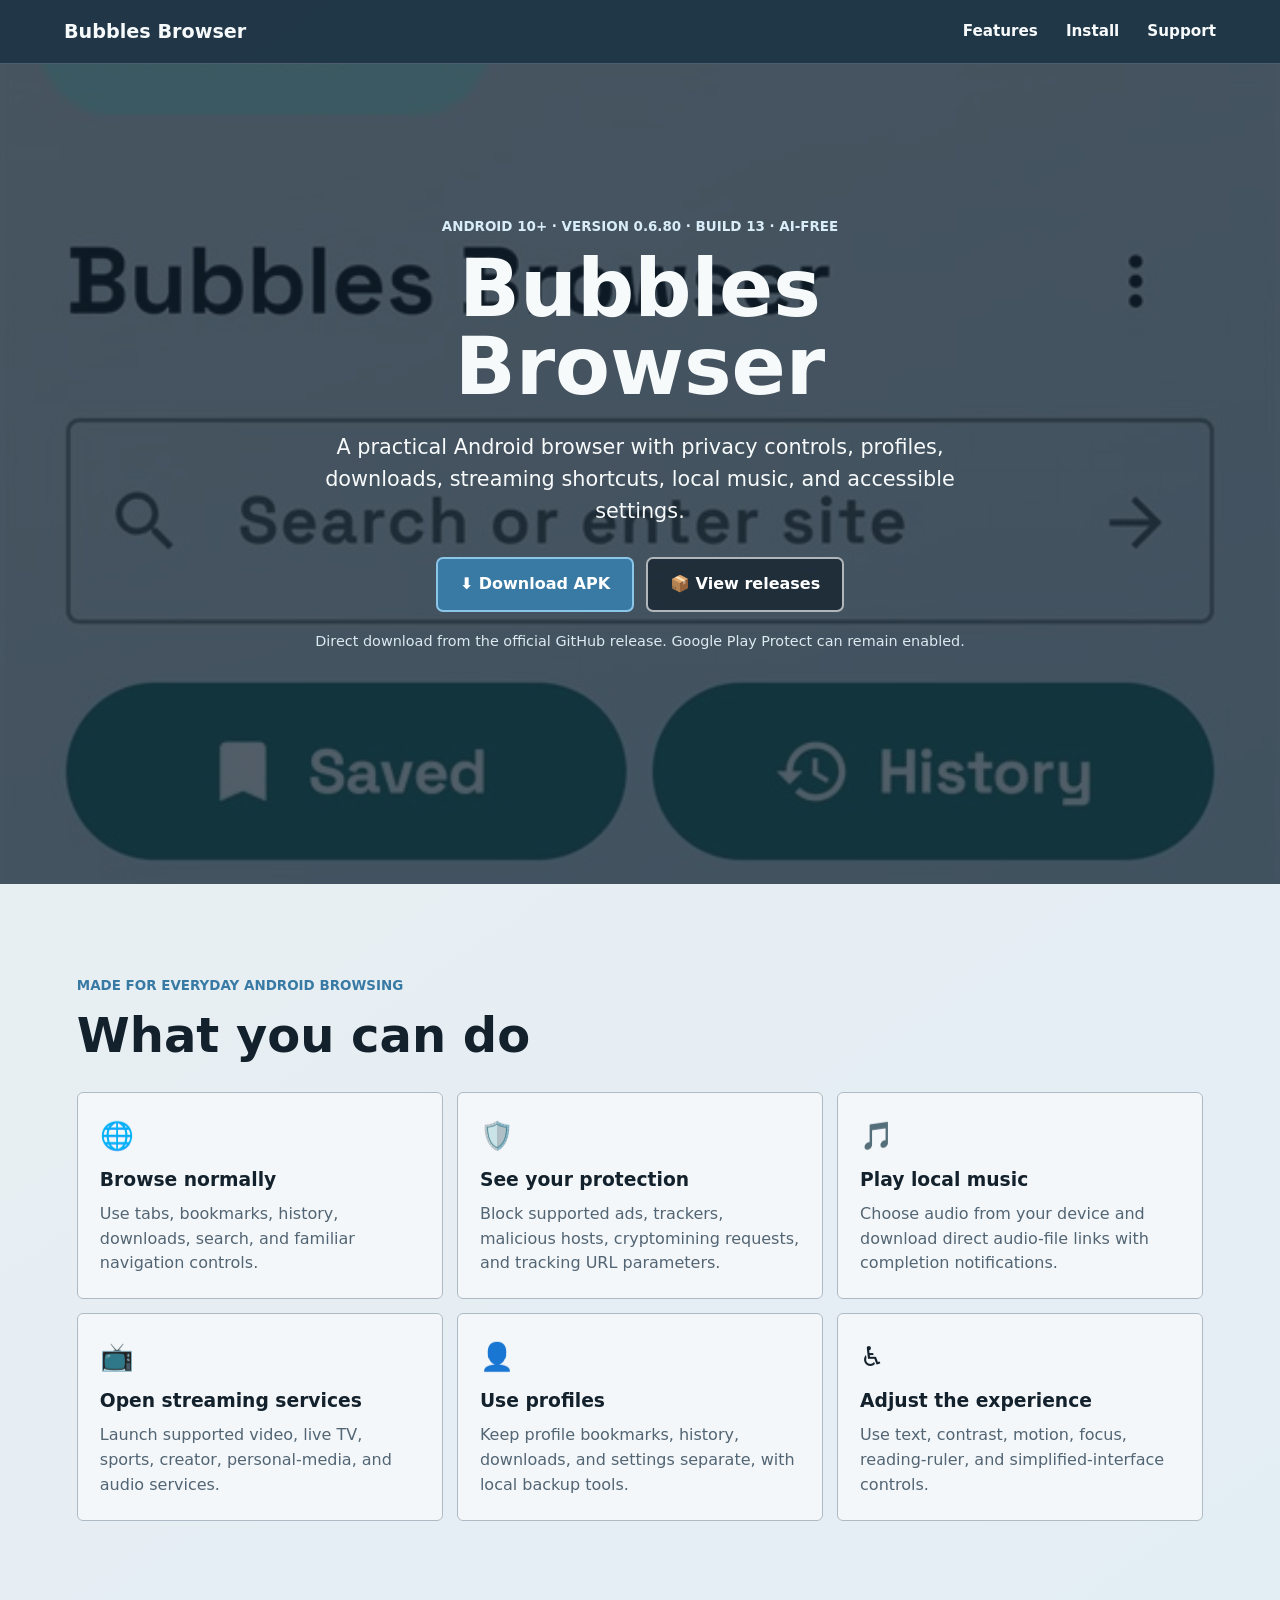
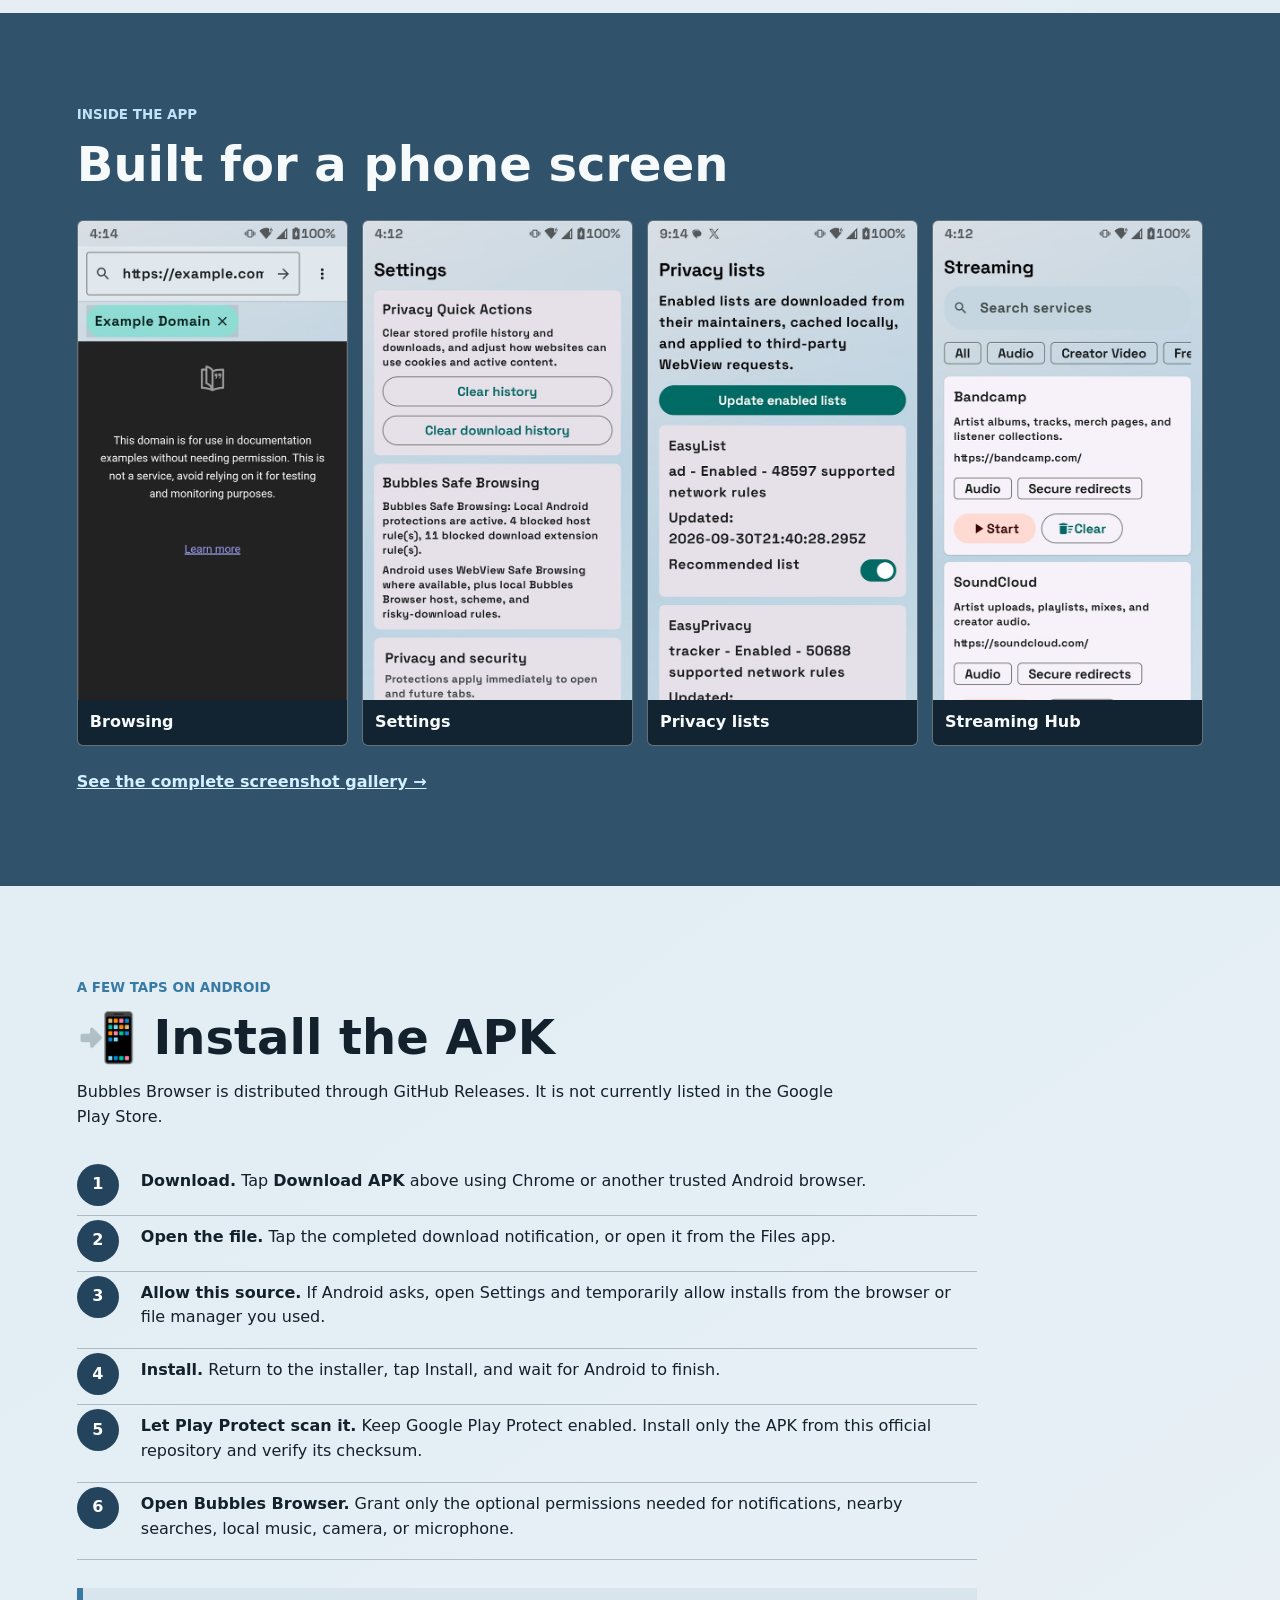
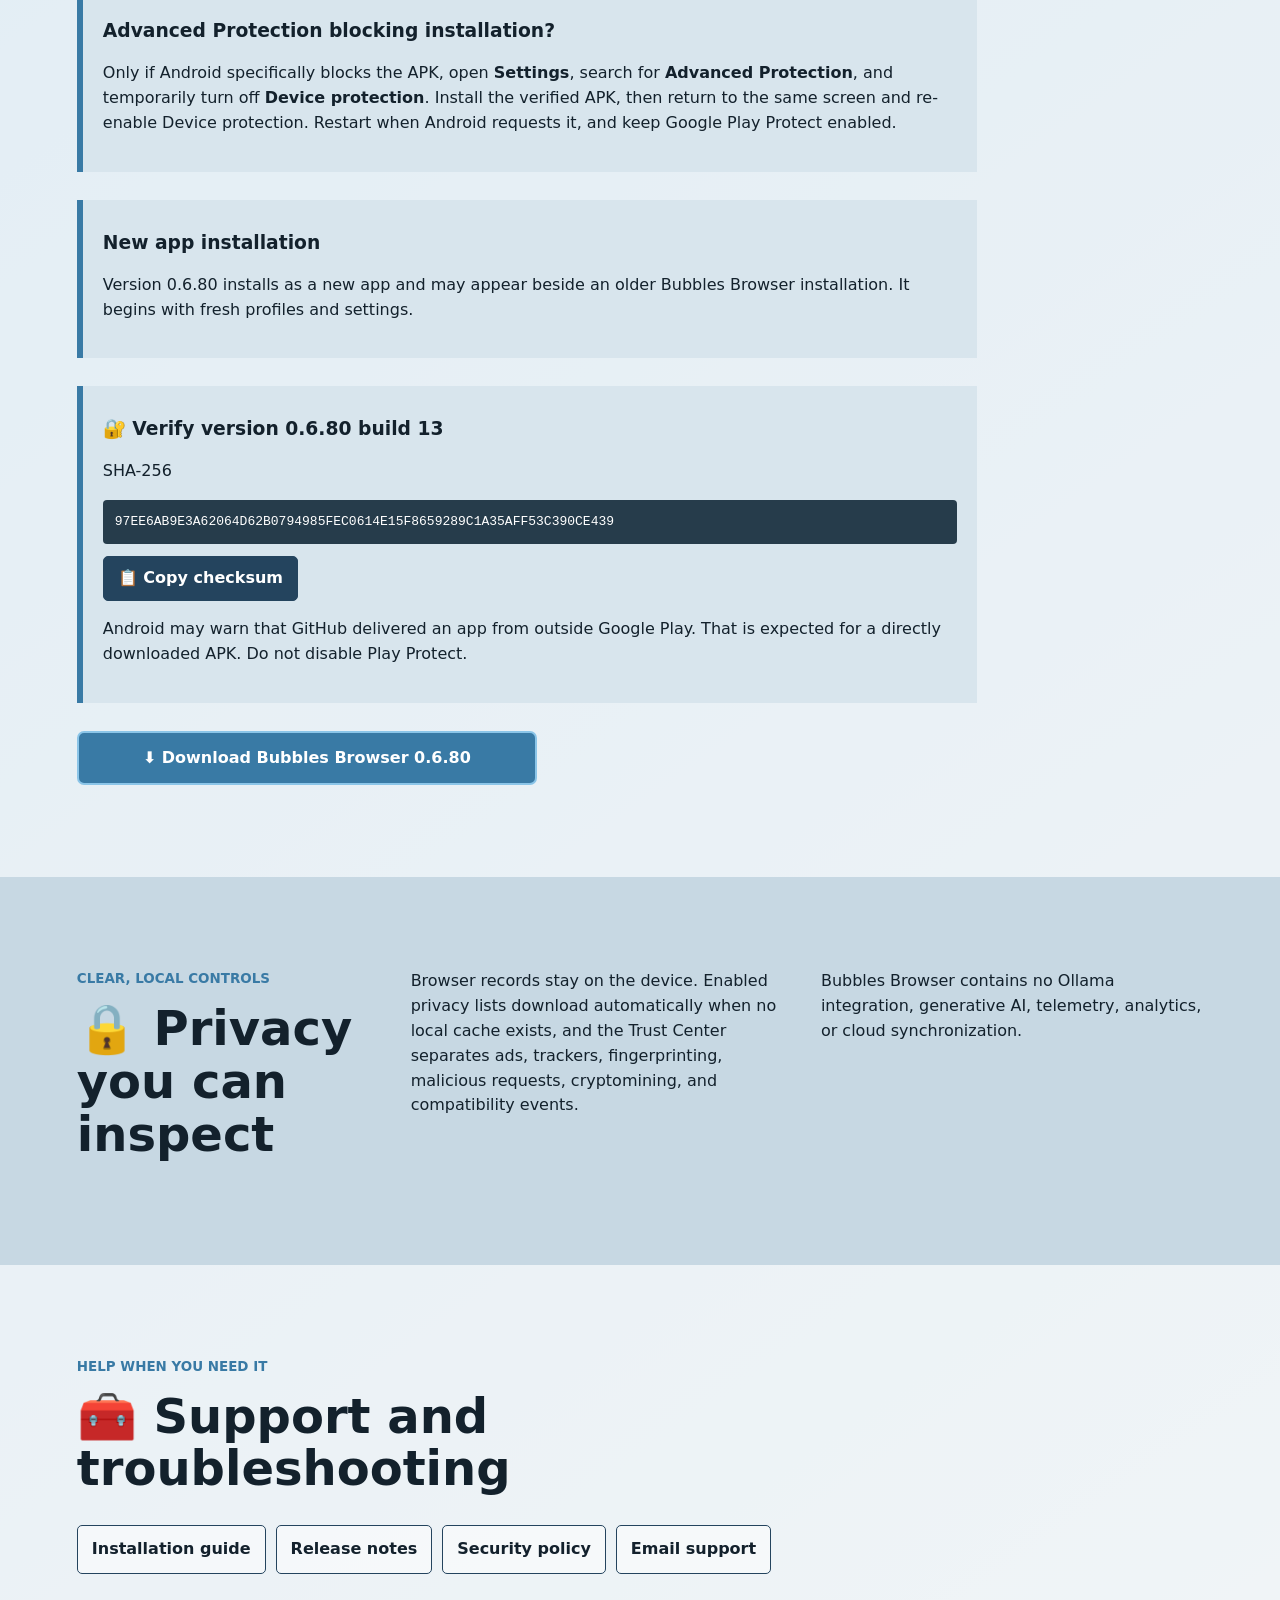
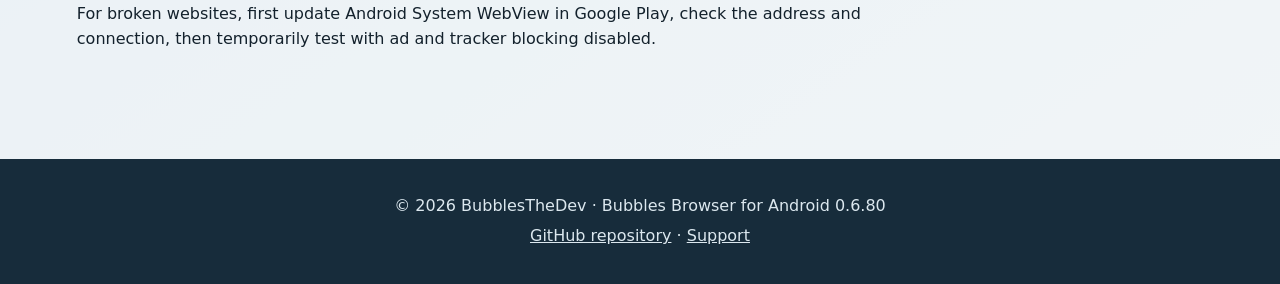
==== index.html @ b7525c0d "Publish Bubbles Browser Android 0.6.80" ====
<!doctype html>
<html lang="en">
<head>
  <meta charset="utf-8">
  <meta name="viewport" content="width=device-width, initial-scale=1">
  <meta name="theme-color" content="#304d66">
  <meta name="description" content="Download Bubbles Browser for Android, an AI-free browser with privacy controls, media tools, profiles, and accessible settings.">
  <title>Bubbles Browser for Android</title>
  <link rel="manifest" href="site.webmanifest">
  <link rel="stylesheet" href="site.css">
  <script src="site.js" defer></script>
</head>
<body>
  <header class="site-header">
    <a class="brand" href="#top" aria-label="Bubbles Browser home">Bubbles Browser</a>
    <nav aria-label="Main navigation">
      <a href="#features">Features</a>
      <a href="#install">Install</a>
      <a href="#support">Support</a>
    </nav>
  </header>

  <main id="top">
    <section class="hero" aria-labelledby="hero-title">
      <img src="docs/screenshots/01-home.jpg" alt="Bubbles Browser home screen on Android">
      <div class="hero-shade" aria-hidden="true"></div>
      <div class="hero-content">
        <p class="version">Android 10+ · Version 0.6.80 · Build 13 · AI-free</p>
        <h1 id="hero-title">Bubbles Browser</h1>
        <p>A practical Android browser with privacy controls, profiles, downloads, streaming shortcuts, local music, and accessible settings.</p>
        <div class="hero-actions">
          <a class="button primary" href="https://github.com/KernFerm/Bubbles-Browser-Android/releases/latest/download/Bubbles-Browser-Android-v0.6.80.apk">⬇️ Download APK</a>
          <a class="button secondary" href="https://github.com/KernFerm/Bubbles-Browser-Android/releases">📦 View releases</a>
        </div>
        <p class="hero-note">Direct download from the official GitHub release. Google Play Protect can remain enabled.</p>
      </div>
    </section>

    <section class="intro" id="features" aria-labelledby="features-title">
      <div class="section-heading">
        <p class="eyebrow">Made for everyday Android browsing</p>
        <h2 id="features-title">What you can do</h2>
      </div>
      <div class="feature-grid">
        <article><span aria-hidden="true">🌐</span><h3>Browse normally</h3><p>Use tabs, bookmarks, history, downloads, search, and familiar navigation controls.</p></article>
        <article><span aria-hidden="true">🛡️</span><h3>See your protection</h3><p>Block supported ads, trackers, malicious hosts, cryptomining requests, and tracking URL parameters.</p></article>
        <article><span aria-hidden="true">🎵</span><h3>Play local music</h3><p>Choose audio from your device and download direct audio-file links with completion notifications.</p></article>
        <article><span aria-hidden="true">📺</span><h3>Open streaming services</h3><p>Launch supported video, live TV, sports, creator, personal-media, and audio services.</p></article>
        <article><span aria-hidden="true">👤</span><h3>Use profiles</h3><p>Keep profile bookmarks, history, downloads, and settings separate, with local backup tools.</p></article>
        <article><span aria-hidden="true">♿</span><h3>Adjust the experience</h3><p>Use text, contrast, motion, focus, reading-ruler, and simplified-interface controls.</p></article>
      </div>
    </section>

    <section class="screens" aria-labelledby="screens-title">
      <div class="section-heading">
        <p class="eyebrow">Inside the app</p>
        <h2 id="screens-title">Built for a phone screen</h2>
      </div>
      <div class="screen-strip">
        <figure><img loading="lazy" src="docs/screenshots/02-browsing.jpg" alt="A website open in Bubbles Browser"><figcaption>Browsing</figcaption></figure>
        <figure><img loading="lazy" src="docs/screenshots/09-settings-overview.jpg" alt="Bubbles Browser settings"><figcaption>Settings</figcaption></figure>
        <figure><img loading="lazy" src="docs/screenshots/12-privacy-lists.jpg" alt="Privacy lists in Bubbles Browser"><figcaption>Privacy lists</figcaption></figure>
        <figure><img loading="lazy" src="docs/screenshots/19-streaming-hub.jpg" alt="Streaming Hub in Bubbles Browser"><figcaption>Streaming Hub</figcaption></figure>
      </div>
      <a class="text-link" href="screenshots/">See the complete screenshot gallery →</a>
    </section>

    <section class="install" id="install" aria-labelledby="install-title">
      <div class="section-heading">
        <p class="eyebrow">A few taps on Android</p>
        <h2 id="install-title">📲 Install the APK</h2>
        <p>Bubbles Browser is distributed through GitHub Releases. It is not currently listed in the Google Play Store.</p>
      </div>
      <ol class="steps">
        <li><strong>Download.</strong> Tap <b>Download APK</b> above using Chrome or another trusted Android browser.</li>
        <li><strong>Open the file.</strong> Tap the completed download notification, or open it from the Files app.</li>
        <li><strong>Allow this source.</strong> If Android asks, open Settings and temporarily allow installs from the browser or file manager you used.</li>
        <li><strong>Install.</strong> Return to the installer, tap Install, and wait for Android to finish.</li>
        <li><strong>Let Play Protect scan it.</strong> Keep Google Play Protect enabled. Install only the APK from this official repository and verify its checksum.</li>
        <li><strong>Open Bubbles Browser.</strong> Grant only the optional permissions needed for notifications, nearby searches, local music, camera, or microphone.</li>
      </ol>
      <aside class="notice">
        <h3>Advanced Protection blocking installation?</h3>
        <p>Only if Android specifically blocks the APK, open <strong>Settings</strong>, search for <strong>Advanced Protection</strong>, and temporarily turn off <strong>Device protection</strong>. Install the verified APK, then return to the same screen and re-enable Device protection. Restart when Android requests it, and keep Google Play Protect enabled.</p>
      </aside>
      <aside class="notice">
        <h3>New app installation</h3>
        <p>Version 0.6.80 installs as a new app and may appear beside an older Bubbles Browser installation. It begins with fresh profiles and settings.</p>
      </aside>
      <aside class="notice">
        <h3>🔐 Verify version 0.6.80 build 13</h3>
        <p>SHA-256</p>
        <code id="apk-checksum">97EE6AB9E3A62064D62B0794985FEC0614E15F8659289C1A35AFF53C390CE439</code>
        <button class="copy-button" type="button" data-copy-target="apk-checksum">📋 Copy checksum</button>
        <span class="copy-status" role="status" aria-live="polite"></span>
        <p>Android may warn that GitHub delivered an app from outside Google Play. That is expected for a directly downloaded APK. Do not disable Play Protect.</p>
      </aside>
      <a class="button primary standalone" href="https://github.com/KernFerm/Bubbles-Browser-Android/releases/latest/download/Bubbles-Browser-Android-v0.6.80.apk">⬇️ Download Bubbles Browser 0.6.80</a>
    </section>

    <section class="privacy" aria-labelledby="privacy-title">
      <div>
        <p class="eyebrow">Clear, local controls</p>
        <h2 id="privacy-title">🔒 Privacy you can inspect</h2>
      </div>
      <p>Browser records stay on the device. Enabled privacy lists download automatically when no local cache exists, and the Trust Center separates ads, trackers, fingerprinting, malicious requests, cryptomining, and compatibility events.</p>
      <p>Bubbles Browser contains no Ollama integration, generative AI, telemetry, analytics, or cloud synchronization.</p>
    </section>

    <section class="support" id="support" aria-labelledby="support-title">
      <div class="section-heading">
        <p class="eyebrow">Help when you need it</p>
        <h2 id="support-title">🧰 Support and troubleshooting</h2>
      </div>
      <div class="support-links">
        <a href="docs/INSTALLATION.md">Installation guide</a>
        <a href="docs/RELEASE.md">Release notes</a>
        <a href="docs/SECURITY.md">Security policy</a>
        <a href="mailto:support.bubblesthedev.webbrowser@gmail.com">Email support</a>
      </div>
      <p>For broken websites, first update Android System WebView in Google Play, check the address and connection, then temporarily test with ad and tracker blocking disabled.</p>
    </section>
  </main>

  <footer>
    <p>© <span id="current-year">2026</span> BubblesTheDev · Bubbles Browser for Android 0.6.80</p>
    <p><a href="https://github.com/KernFerm/Bubbles-Browser-Android">GitHub repository</a> · <a href="mailto:support.bubblesthedev.webbrowser@gmail.com">Support</a></p>
  </footer>
</body>
</html>
---- site.css ----
:root {
  color-scheme: light;
  --ink: #13212c;
  --muted: #526574;
  --navy: #24445e;
  --blue: #397aa5;
  --blue-soft: #b7d4e8;
  --gray: #d4dce2;
  --paper: #e8edf0;
  --line: #aebbc4;
  --white: #f7fafb;
}

* { box-sizing: border-box; }
html { scroll-behavior: smooth; }
body {
  margin: 0;
  overflow-x: hidden;
  color: var(--ink);
  background: linear-gradient(145deg, var(--gray), var(--blue-soft) 48%, var(--paper));
  font-family: "Trebuchet MS", "Arial Rounded MT Bold", system-ui, sans-serif;
  line-height: 1.55;
}
a { color: inherit; }
img { display: block; max-width: 100%; }
.site-header {
  position: sticky;
  top: 0;
  z-index: 10;
  min-height: 64px;
  padding: 12px clamp(18px, 5vw, 72px);
  display: flex;
  align-items: center;
  justify-content: space-between;
  gap: 24px;
  color: var(--white);
  background: rgba(25, 48, 65, .96);
  border-bottom: 1px solid rgba(255, 255, 255, .2);
}
.brand { font-size: 1.2rem; font-weight: 800; text-decoration: none; }
nav { display: flex; gap: clamp(12px, 3vw, 28px); }
nav a { font-size: .95rem; font-weight: 700; text-decoration: none; }
.hero {
  position: relative;
  min-height: min(820px, calc(100vh - 64px));
  overflow: hidden;
  color: var(--white);
  background: #20384a;
}
.hero > img { position: absolute; inset: 0; width: 100%; height: 100%; object-fit: cover; object-position: center 12%; filter: saturate(.8); }
.hero-shade { position: absolute; inset: 0; background: rgba(18, 35, 48, .73); }
.hero-content { position: relative; width: min(760px, calc(100% - 36px)); padding: clamp(92px, 17vh, 170px) 0 72px; margin: 0 auto; overflow-wrap: anywhere; text-align: center; }
.version, .eyebrow { margin: 0 0 12px; color: #d9edf9; font-weight: 800; text-transform: uppercase; font-size: .84rem; }
h1 { margin: 0; font-size: 5rem; line-height: .98; }
.hero-content > p:not(.version):not(.hero-note) { max-width: 680px; margin: 24px auto; font-size: 1.3rem; }
.hero-actions { display: flex; justify-content: center; flex-wrap: wrap; gap: 12px; margin-top: 30px; }
.button { min-height: 52px; padding: 13px 22px; display: inline-flex; align-items: center; justify-content: center; border: 2px solid transparent; border-radius: 7px; font-weight: 800; text-decoration: none; }
.button.primary { color: #fff; background: var(--blue); border-color: #8bc5e8; }
.button.secondary { color: #fff; background: rgba(19, 33, 44, .72); border-color: rgba(255, 255, 255, .65); }
.button:focus-visible, a:focus-visible { outline: 4px solid #ffd56a; outline-offset: 3px; }
.hero-note { margin-top: 18px; font-size: .9rem; color: #dce9f1; }
section:not(.hero) { padding: clamp(54px, 8vw, 92px) clamp(18px, 6vw, 88px); }
.section-heading { max-width: 760px; margin-bottom: 30px; }
.section-heading .eyebrow, .privacy .eyebrow { color: var(--blue); }
h2 { margin: 0 0 12px; font-size: 3rem; line-height: 1.1; }
h3 { margin: 8px 0; }
.intro, .install, .support { background: rgba(247, 250, 251, .68); }
.feature-grid { display: grid; grid-template-columns: repeat(3, minmax(0, 1fr)); gap: 14px; }
.feature-grid article { padding: 22px; background: rgba(247, 250, 251, .85); border: 1px solid var(--line); border-radius: 6px; }
.feature-grid span { font-size: 1.7rem; }
.feature-grid p { margin: 0; color: var(--muted); }
.screens { background: rgba(38, 73, 98, .93); color: var(--white); }
.screens .eyebrow { color: #bfe4f8; }
.screen-strip { display: grid; grid-template-columns: repeat(4, minmax(0, 1fr)); gap: 14px; }
figure { margin: 0; overflow: hidden; background: #122431; border: 1px solid rgba(255, 255, 255, .35); border-radius: 6px; }
figure img { width: 100%; aspect-ratio: 9 / 16; object-fit: cover; object-position: top; }
figcaption { padding: 10px 12px; font-weight: 800; }
.text-link { display: inline-block; margin-top: 24px; color: #d4efff; font-weight: 800; }
.steps { max-width: 900px; padding: 0; list-style: none; counter-reset: steps; }
.steps li { position: relative; min-height: 56px; padding: 9px 0 18px 64px; border-bottom: 1px solid var(--line); counter-increment: steps; }
.steps li::before { content: counter(steps); position: absolute; left: 0; top: 4px; width: 42px; height: 42px; display: grid; place-items: center; color: #fff; background: var(--navy); border-radius: 50%; font-weight: 900; }
.notice { max-width: 900px; margin: 28px 0; padding: 20px; border-left: 6px solid var(--blue); background: #d8e5ed; }
.notice code { display: block; padding: 12px; overflow-wrap: anywhere; background: #263c4b; color: #fff; border-radius: 4px; }
.copy-button { margin-top: 12px; min-height: 44px; padding: 9px 14px; color: #fff; background: var(--navy); border: 1px solid var(--navy); border-radius: 5px; font: inherit; font-weight: 800; cursor: pointer; }
.copy-status { display: inline-block; min-height: 24px; margin-left: 10px; color: var(--navy); font-weight: 800; }
.standalone { width: min(100%, 460px); }
.privacy { display: grid; grid-template-columns: .8fr 1fr 1fr; gap: 28px; align-items: start; background: #c7d8e3; }
.privacy p { margin-top: 0; }
.support-links { display: flex; flex-wrap: wrap; gap: 10px; }
.support-links a { padding: 11px 14px; border: 1px solid var(--navy); border-radius: 5px; font-weight: 800; text-decoration: none; background: rgba(255, 255, 255, .5); }
.support > p { max-width: 880px; margin-top: 28px; }
footer { padding: 30px 18px; text-align: center; color: #dce8ef; background: #172c3b; }
footer p { margin: 5px; }
.error-page { min-height: 100vh; padding: 15vh 20px; text-align: center; background: #d7e3ea; }
.error-page h1 { font-size: 3rem; }
.error-page p { max-width: 620px; margin: 20px auto; }
.gallery-page { min-height: 100vh; background: var(--paper); }
.gallery-intro { max-width: 820px; margin: 0 auto; text-align: center; }
.gallery-intro h1 { font-size: 4rem; }
.gallery-intro p { color: var(--muted); font-size: 1.08rem; }
.gallery-actions { display: flex; justify-content: center; flex-wrap: wrap; gap: 12px; margin-top: 24px; }
.gallery-section { max-width: 1240px; margin: 0 auto; }
.gallery-section h2 { font-size: 2rem; }
.gallery-grid { display: grid; grid-template-columns: repeat(4, minmax(0, 1fr)); gap: 18px; }
.gallery-grid figure { background: var(--white); border-color: var(--line); color: var(--ink); box-shadow: 0 8px 24px rgba(19, 33, 44, .1); }
.gallery-grid figure img { aspect-ratio: 9 / 16; object-fit: cover; object-position: top; }
.gallery-grid figcaption { color: var(--ink); text-align: center; }

@media (max-width: 820px) {
  h1 { font-size: 3.4rem; }
  h2 { font-size: 2.4rem; }
  .feature-grid { grid-template-columns: repeat(2, minmax(0, 1fr)); }
  .screen-strip { grid-template-columns: repeat(2, minmax(0, 1fr)); }
  .privacy { grid-template-columns: 1fr; gap: 10px; }
  .gallery-grid { grid-template-columns: repeat(3, minmax(0, 1fr)); }
}

@media (max-width: 560px) {
  .site-header { align-items: flex-start; flex-direction: column; gap: 6px; }
  nav { width: 100%; justify-content: flex-start; flex-wrap: wrap; }
  .hero { min-height: calc(100vh - 92px); }
  .hero-content { padding-top: 88px; }
  h1 { font-size: 2.35rem; }
  h2 { font-size: 2rem; }
  .hero-content > p:not(.version):not(.hero-note) { font-size: 1rem; }
  .hero-actions, .hero-actions .button { width: 100%; }
  .feature-grid { grid-template-columns: 1fr; }
  .screen-strip { grid-template-columns: repeat(2, minmax(0, 1fr)); }
  .gallery-intro h1 { max-width: 100%; overflow-wrap: anywhere; }
  .gallery-intro p { overflow-wrap: anywhere; }
  .gallery-intro, .gallery-section { width: min(100%, 390px); }
  .gallery-intro h1 { font-size: 2.2rem; }
  .gallery-actions, .gallery-actions .button { width: 100%; }
  .gallery-grid { grid-template-columns: 1fr; }
  section:not(.hero) { padding-left: 18px; padding-right: 18px; }
}

@media (prefers-reduced-motion: reduce) { html { scroll-behavior: auto; } }
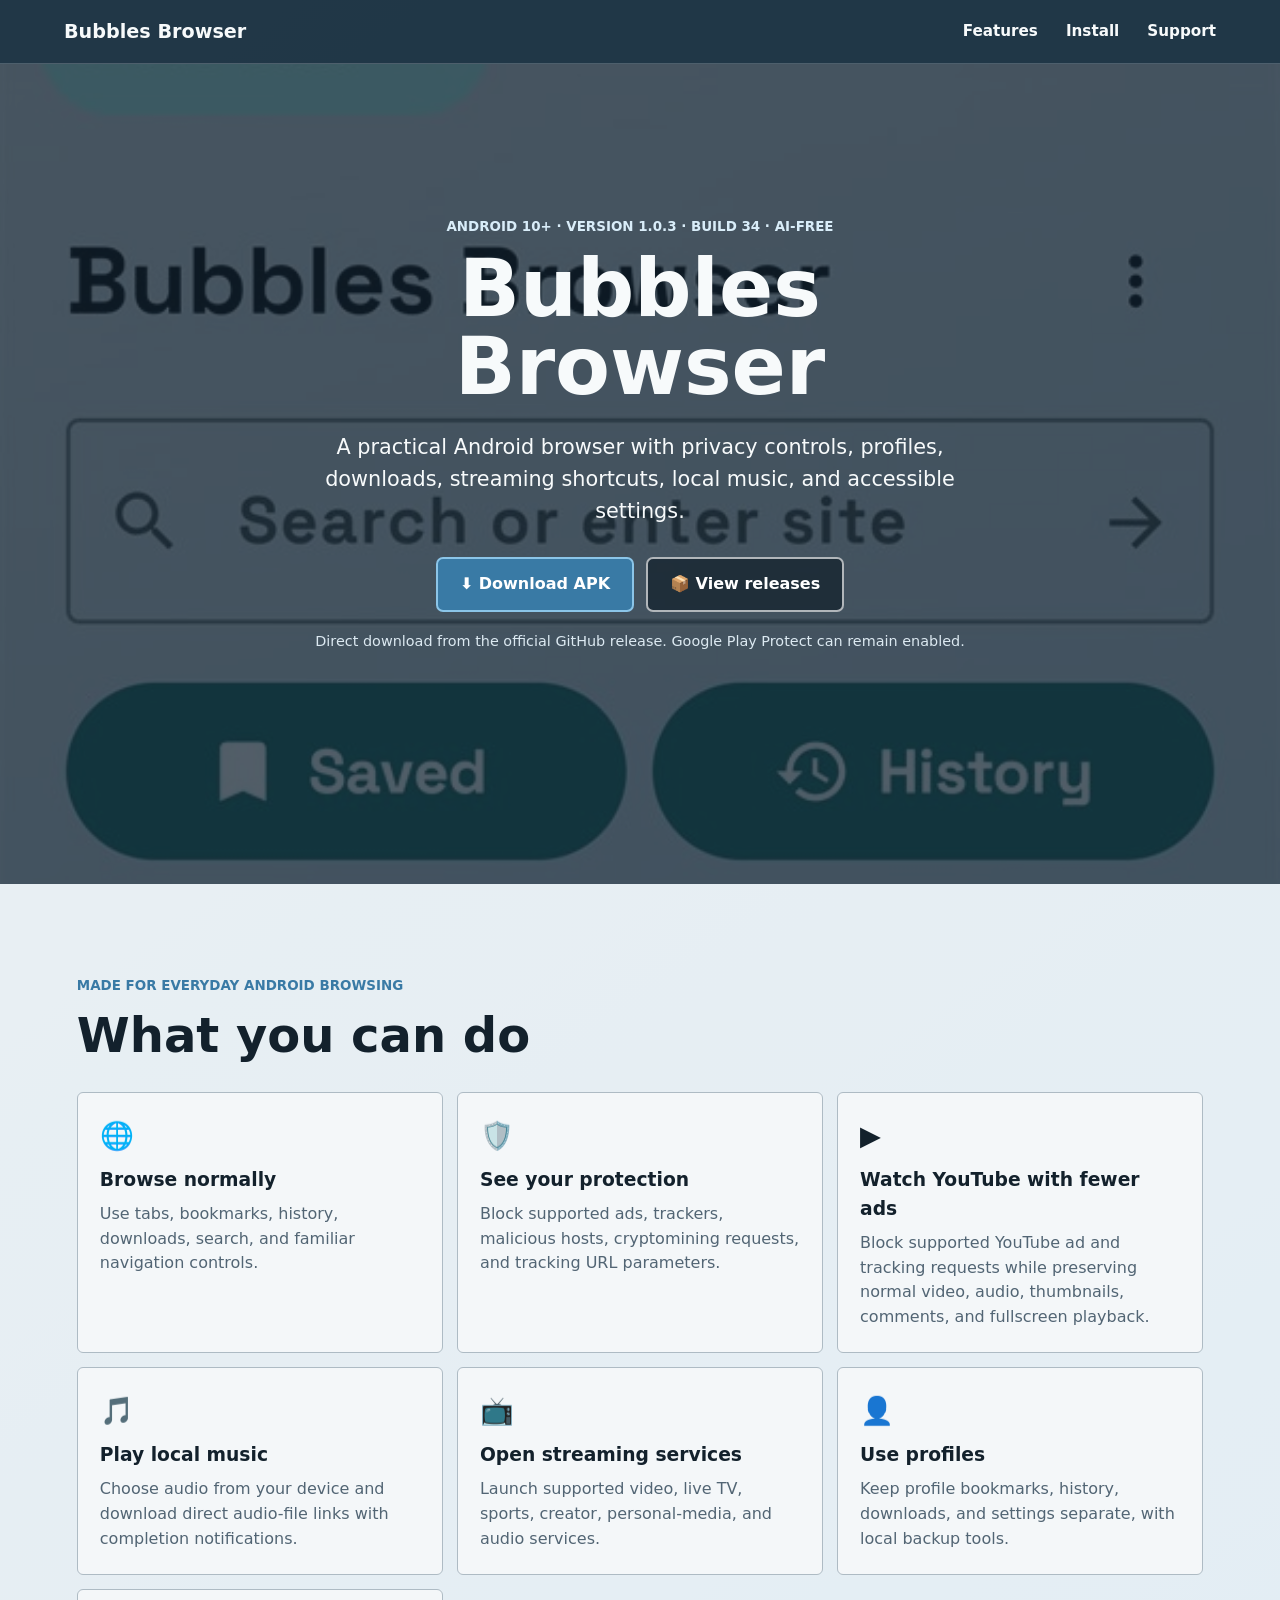
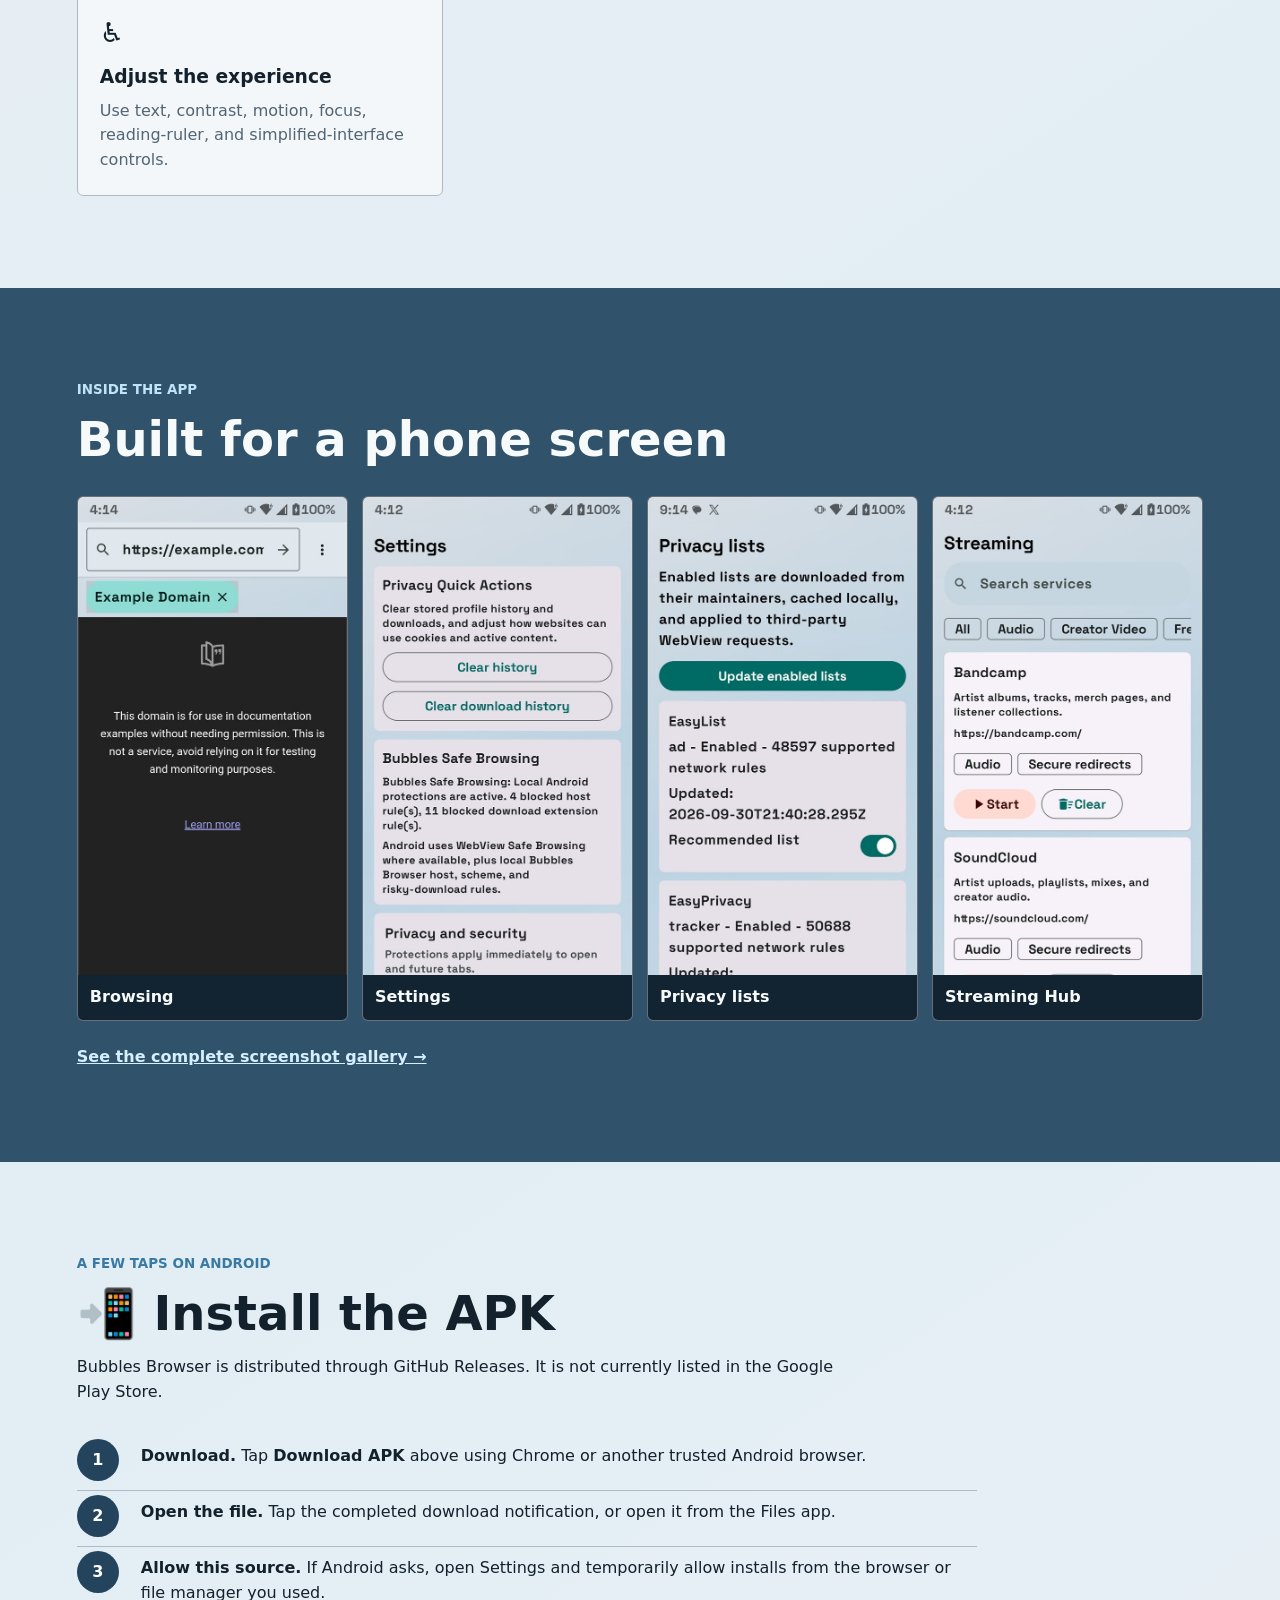
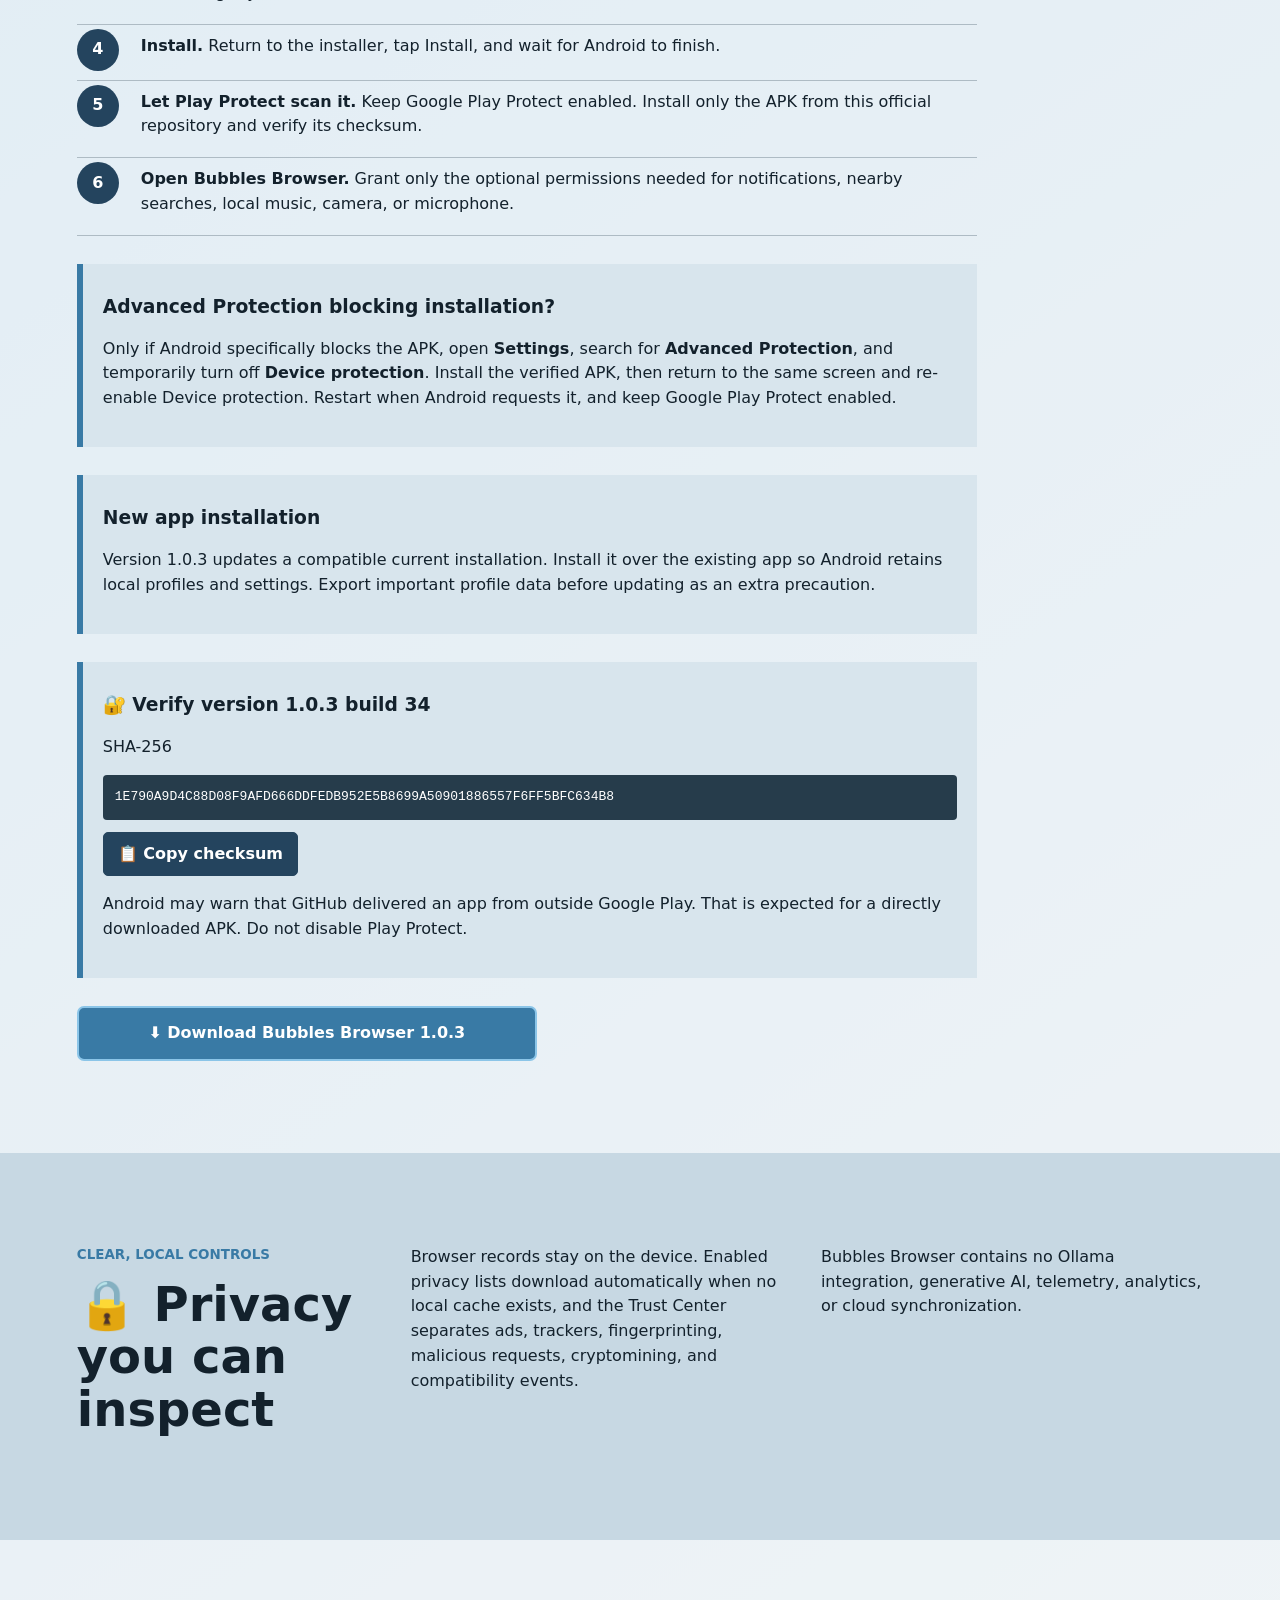
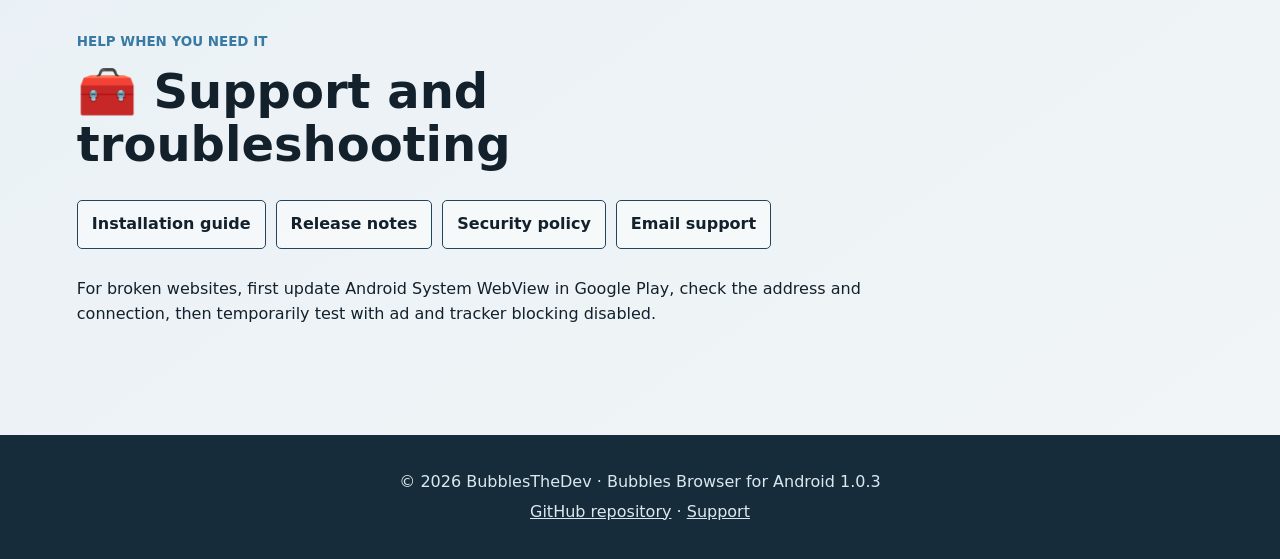
==== commit b0009236: "Publish Bubbles Browser Android 1.0.3 Build 34" ====
--- a/index.html
+++ b/index.html
@@ -25,11 +25,11 @@
       <img src="docs/screenshots/01-home.jpg" alt="Bubbles Browser home screen on Android">
       <div class="hero-shade" aria-hidden="true"></div>
       <div class="hero-content">
-        <p class="version">Android 10+ · Version 0.6.80 · Build 13 · AI-free</p>
+        <p class="version">Android 10+ · Version 1.0.3 · Build 34 · AI-free</p>
         <h1 id="hero-title">Bubbles Browser</h1>
         <p>A practical Android browser with privacy controls, profiles, downloads, streaming shortcuts, local music, and accessible settings.</p>
         <div class="hero-actions">
-          <a class="button primary" href="https://github.com/KernFerm/Bubbles-Browser-Android/releases/latest/download/Bubbles-Browser-Android-v0.6.80.apk">⬇️ Download APK</a>
+          <a class="button primary" href="https://github.com/KernFerm/Bubbles-Browser-Android/releases/latest/download/Bubbles-Browser-Android-v1.0.3.apk">⬇️ Download APK</a>
           <a class="button secondary" href="https://github.com/KernFerm/Bubbles-Browser-Android/releases">📦 View releases</a>
         </div>
         <p class="hero-note">Direct download from the official GitHub release. Google Play Protect can remain enabled.</p>
@@ -44,6 +44,7 @@
       <div class="feature-grid">
         <article><span aria-hidden="true">🌐</span><h3>Browse normally</h3><p>Use tabs, bookmarks, history, downloads, search, and familiar navigation controls.</p></article>
         <article><span aria-hidden="true">🛡️</span><h3>See your protection</h3><p>Block supported ads, trackers, malicious hosts, cryptomining requests, and tracking URL parameters.</p></article>
+        <article><span aria-hidden="true">▶️</span><h3>Watch YouTube with fewer ads</h3><p>Block supported YouTube ad and tracking requests while preserving normal video, audio, thumbnails, comments, and fullscreen playback.</p></article>
         <article><span aria-hidden="true">🎵</span><h3>Play local music</h3><p>Choose audio from your device and download direct audio-file links with completion notifications.</p></article>
         <article><span aria-hidden="true">📺</span><h3>Open streaming services</h3><p>Launch supported video, live TV, sports, creator, personal-media, and audio services.</p></article>
         <article><span aria-hidden="true">👤</span><h3>Use profiles</h3><p>Keep profile bookmarks, history, downloads, and settings separate, with local backup tools.</p></article>
@@ -85,17 +86,17 @@
       </aside>
       <aside class="notice">
         <h3>New app installation</h3>
-        <p>Version 0.6.80 installs as a new app and may appear beside an older Bubbles Browser installation. It begins with fresh profiles and settings.</p>
+        <p>Version 1.0.3 updates a compatible current installation. Install it over the existing app so Android retains local profiles and settings. Export important profile data before updating as an extra precaution.</p>
       </aside>
       <aside class="notice">
-        <h3>🔐 Verify version 0.6.80 build 13</h3>
+        <h3>🔐 Verify version 1.0.3 build 34</h3>
         <p>SHA-256</p>
-        <code id="apk-checksum">97EE6AB9E3A62064D62B0794985FEC0614E15F8659289C1A35AFF53C390CE439</code>
+        <code id="apk-checksum">1E790A9D4C88D08F9AFD666DDFEDB952E5B8699A50901886557F6FF5BFC634B8</code>
         <button class="copy-button" type="button" data-copy-target="apk-checksum">📋 Copy checksum</button>
         <span class="copy-status" role="status" aria-live="polite"></span>
         <p>Android may warn that GitHub delivered an app from outside Google Play. That is expected for a directly downloaded APK. Do not disable Play Protect.</p>
       </aside>
-      <a class="button primary standalone" href="https://github.com/KernFerm/Bubbles-Browser-Android/releases/latest/download/Bubbles-Browser-Android-v0.6.80.apk">⬇️ Download Bubbles Browser 0.6.80</a>
+      <a class="button primary standalone" href="https://github.com/KernFerm/Bubbles-Browser-Android/releases/latest/download/Bubbles-Browser-Android-v1.0.3.apk">⬇️ Download Bubbles Browser 1.0.3</a>
     </section>
 
     <section class="privacy" aria-labelledby="privacy-title">
@@ -123,7 +124,7 @@
   </main>
 
   <footer>
-    <p>© <span id="current-year">2026</span> BubblesTheDev · Bubbles Browser for Android 0.6.80</p>
+    <p>© <span id="current-year">2026</span> BubblesTheDev · Bubbles Browser for Android 1.0.3</p>
     <p><a href="https://github.com/KernFerm/Bubbles-Browser-Android">GitHub repository</a> · <a href="mailto:support.bubblesthedev.webbrowser@gmail.com">Support</a></p>
   </footer>
 </body>
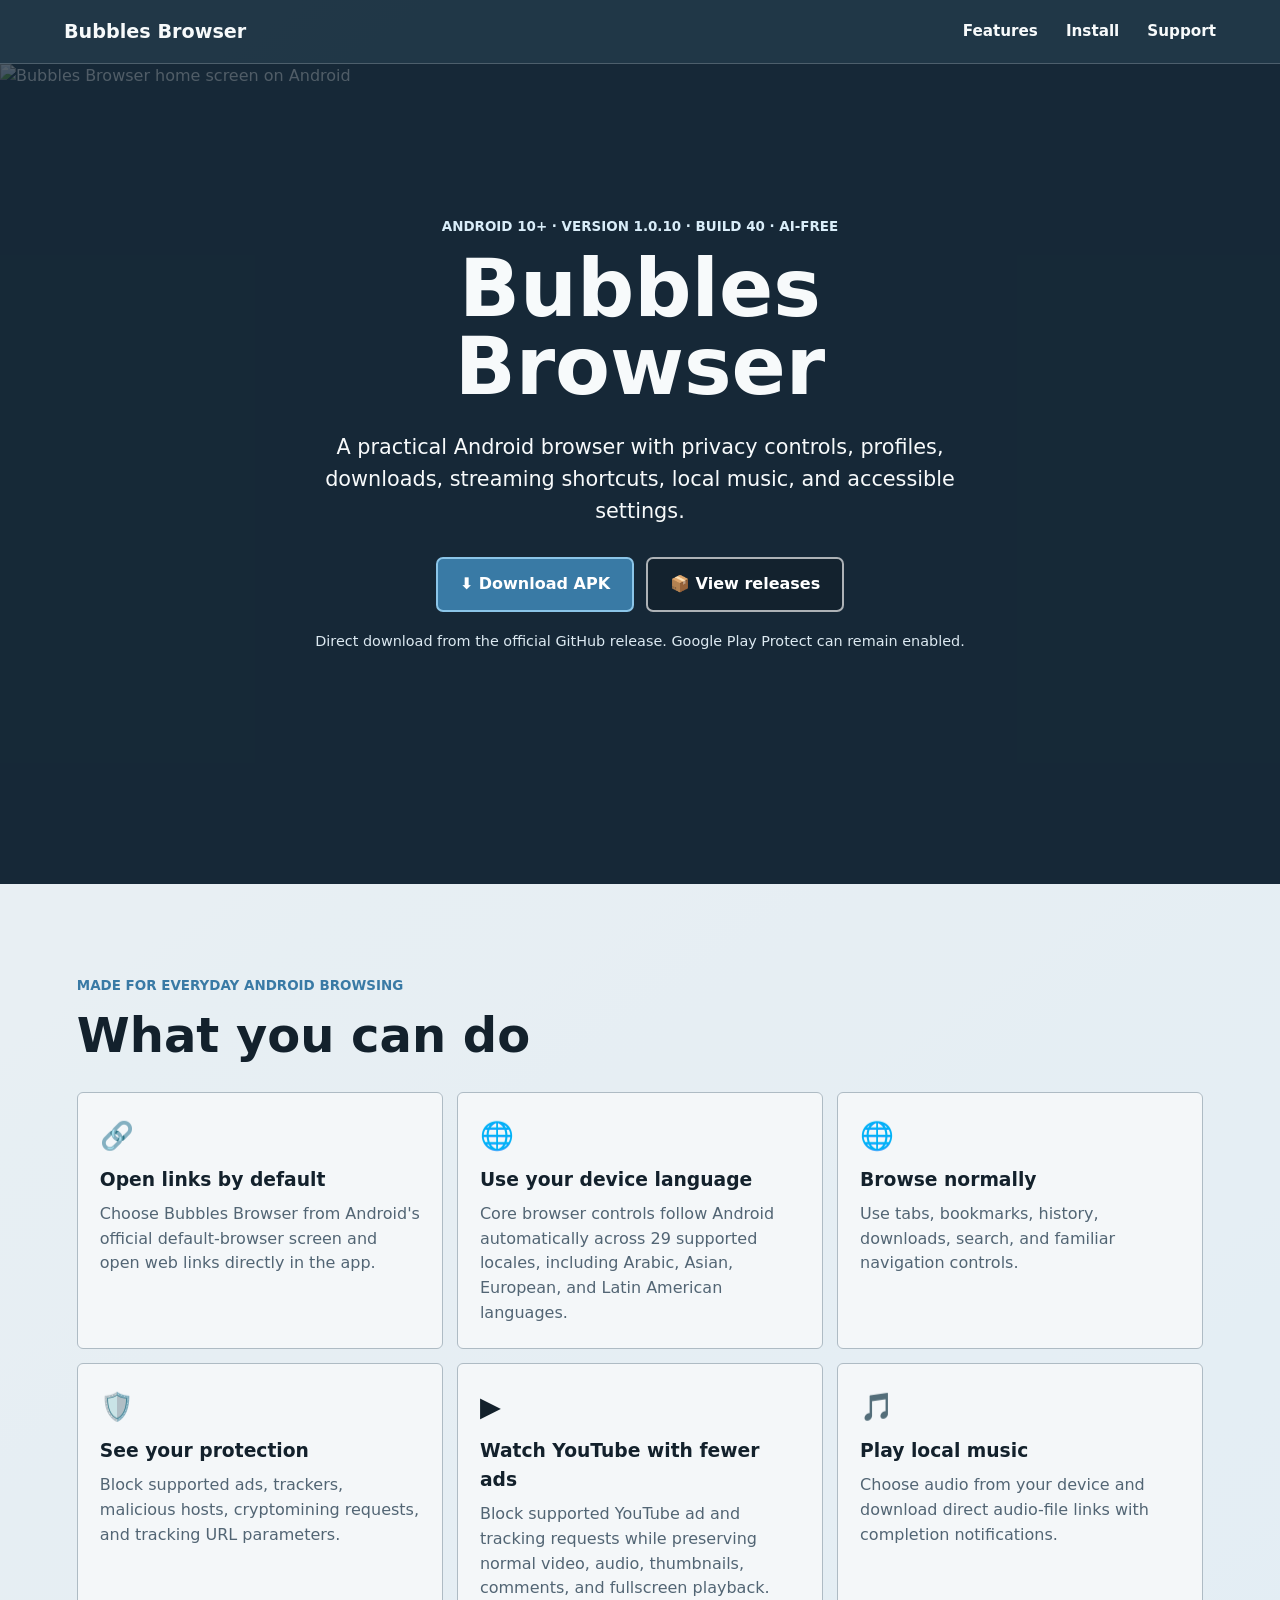
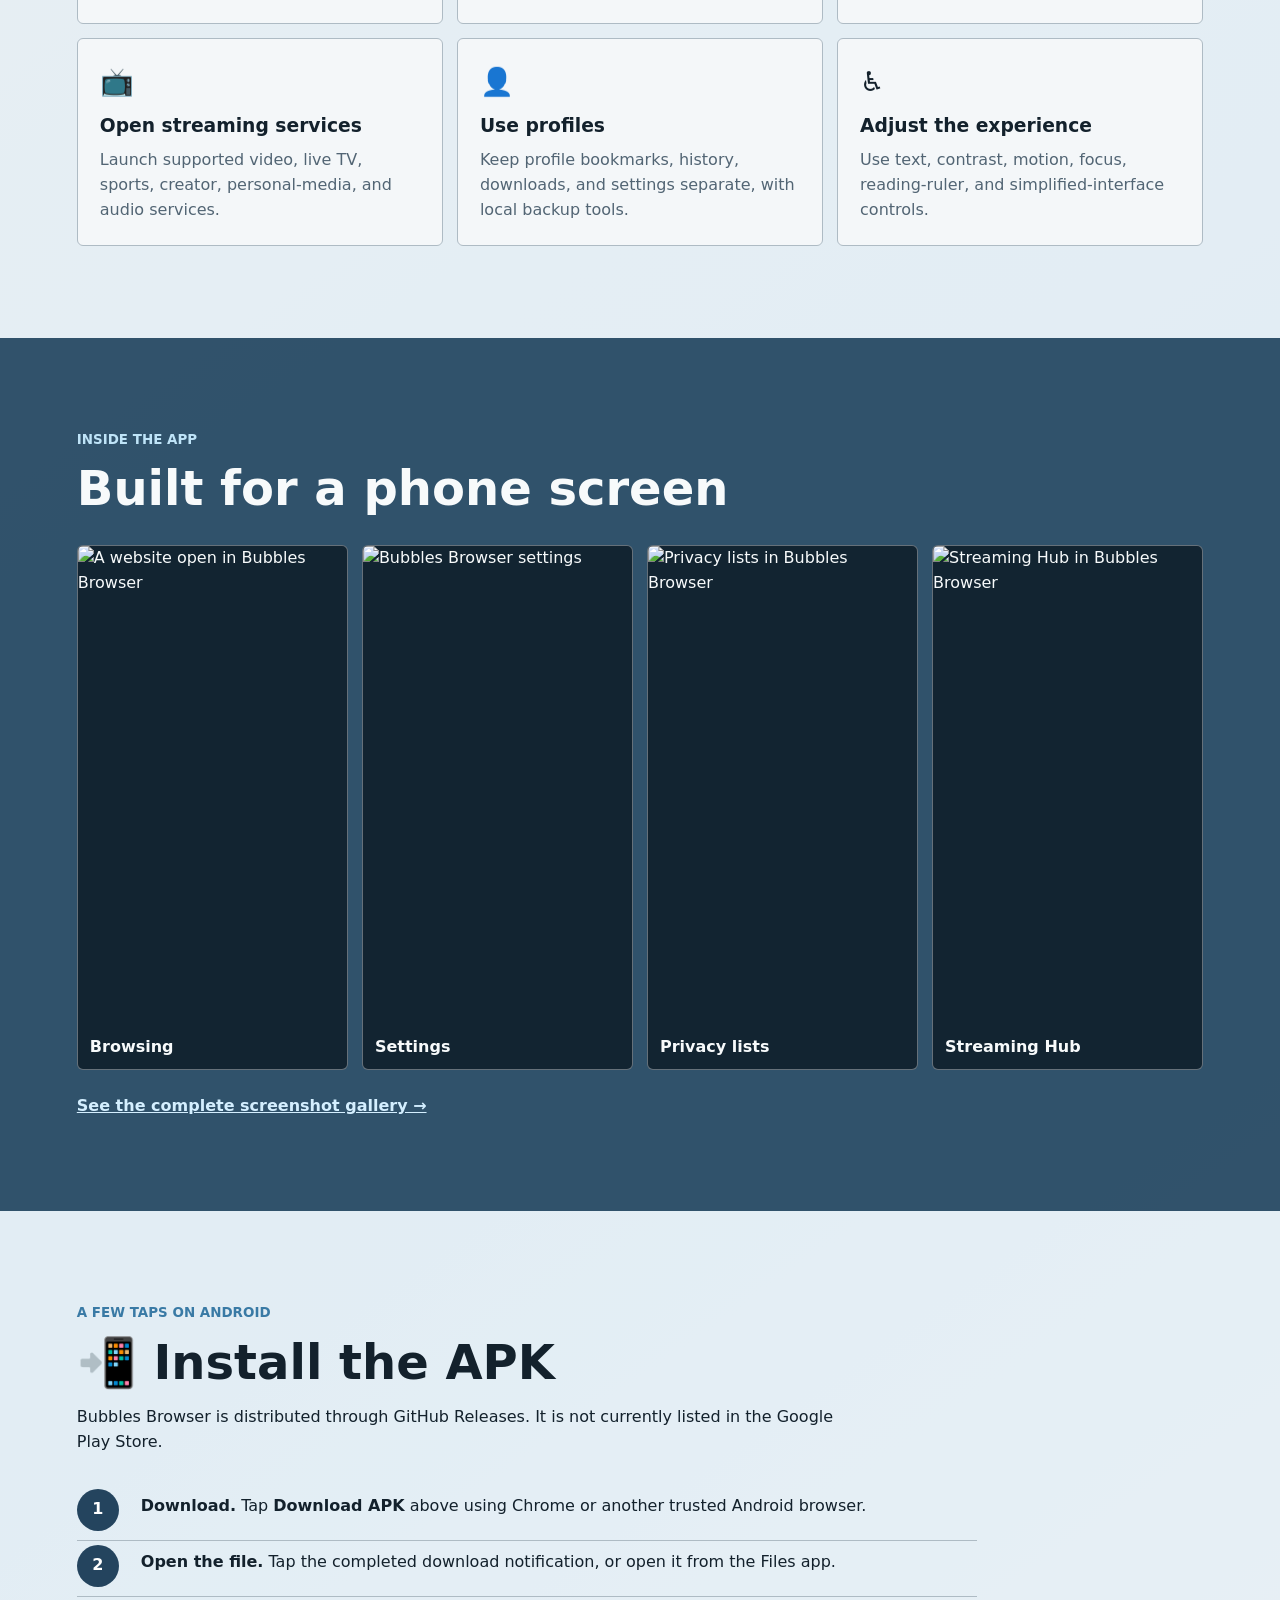
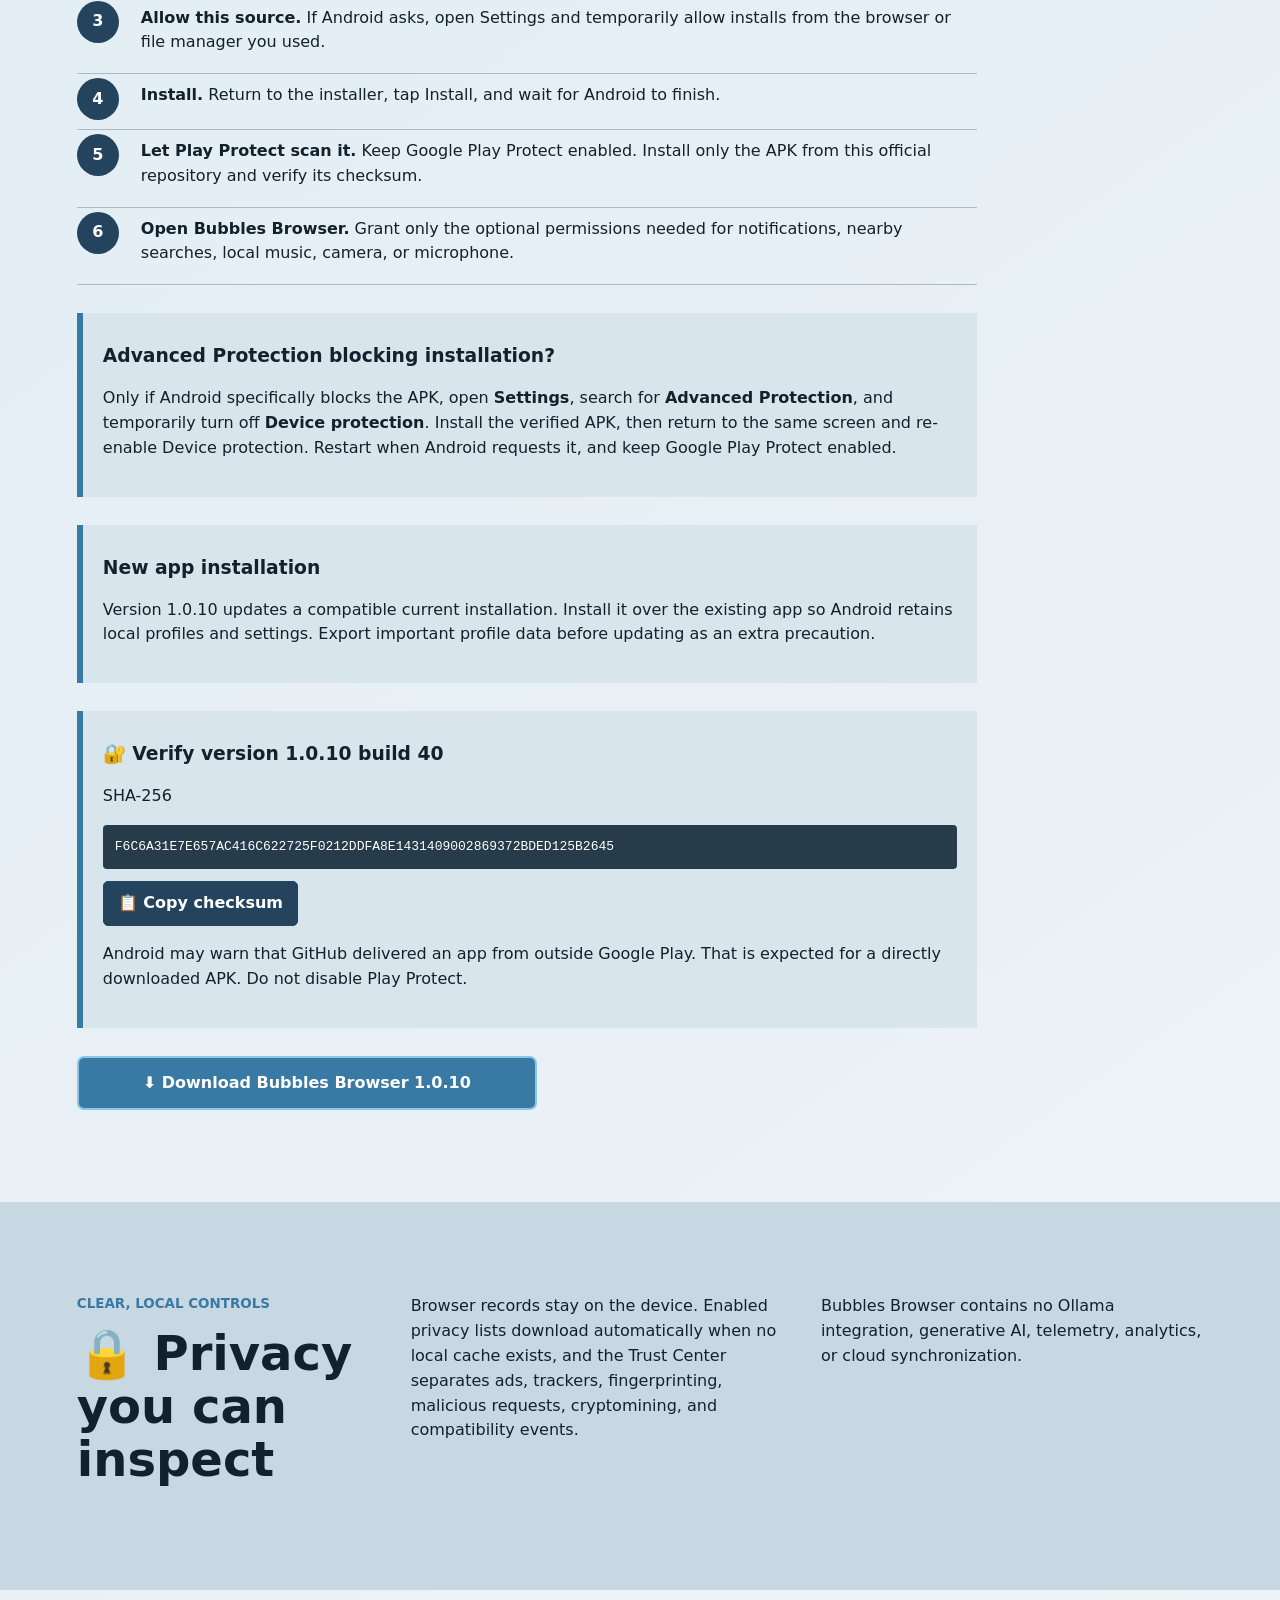
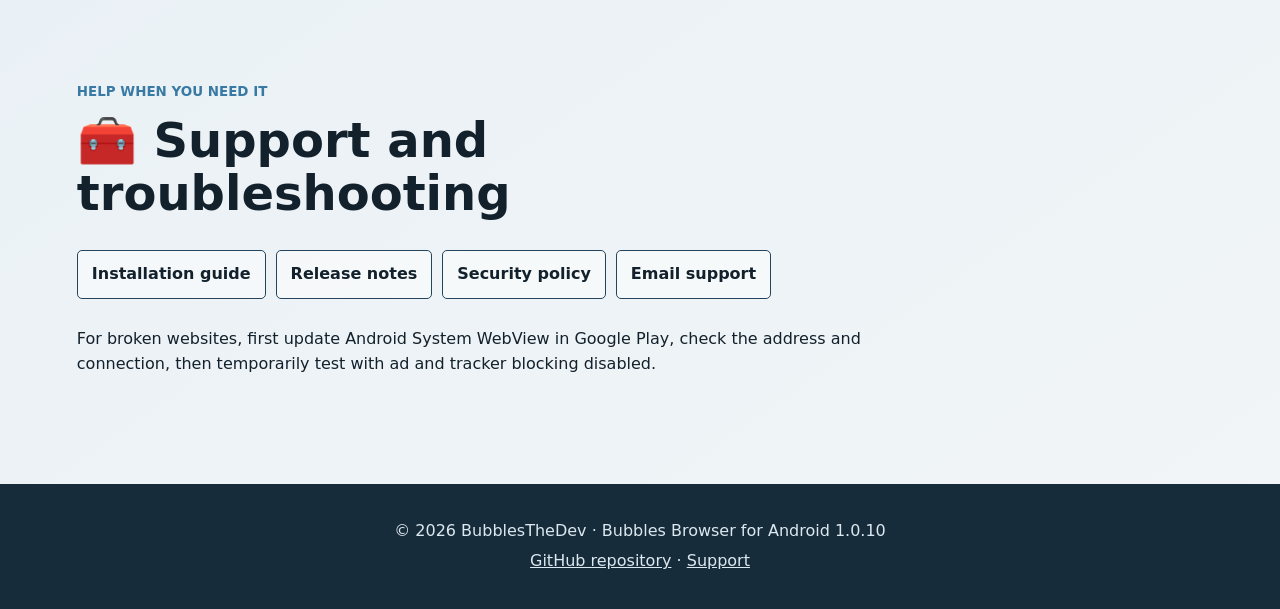
==== commit f6e0ece0: "Publish Bubbles Browser Android 1.0.10 Build 40" ====
--- a/index.html
+++ b/index.html
@@ -22,14 +22,14 @@
 
   <main id="top">
     <section class="hero" aria-labelledby="hero-title">
-      <img src="docs/screenshots/01-home.jpg" alt="Bubbles Browser home screen on Android">
+      <img src="screenshots/01-home.jpg" alt="Bubbles Browser home screen on Android">
       <div class="hero-shade" aria-hidden="true"></div>
       <div class="hero-content">
-        <p class="version">Android 10+ · Version 1.0.3 · Build 34 · AI-free</p>
+        <p class="version">Android 10+ · Version 1.0.10 · Build 40 · AI-free</p>
         <h1 id="hero-title">Bubbles Browser</h1>
         <p>A practical Android browser with privacy controls, profiles, downloads, streaming shortcuts, local music, and accessible settings.</p>
         <div class="hero-actions">
-          <a class="button primary" href="https://github.com/KernFerm/Bubbles-Browser-Android/releases/latest/download/Bubbles-Browser-Android-v1.0.3.apk">⬇️ Download APK</a>
+          <a class="button primary" href="https://github.com/KernFerm/Bubbles-Browser-Android/releases/latest/download/Bubbles-Browser-Android-v1.0.10.apk">⬇️ Download APK</a>
           <a class="button secondary" href="https://github.com/KernFerm/Bubbles-Browser-Android/releases">📦 View releases</a>
         </div>
         <p class="hero-note">Direct download from the official GitHub release. Google Play Protect can remain enabled.</p>
@@ -42,6 +42,8 @@
         <h2 id="features-title">What you can do</h2>
       </div>
       <div class="feature-grid">
+        <article><span aria-hidden="true">&#128279;</span><h3>Open links by default</h3><p>Choose Bubbles Browser from Android's official default-browser screen and open web links directly in the app.</p></article>
+        <article><span aria-hidden="true">&#127760;</span><h3>Use your device language</h3><p>Core browser controls follow Android automatically across 29 supported locales, including Arabic, Asian, European, and Latin American languages.</p></article>
         <article><span aria-hidden="true">🌐</span><h3>Browse normally</h3><p>Use tabs, bookmarks, history, downloads, search, and familiar navigation controls.</p></article>
         <article><span aria-hidden="true">🛡️</span><h3>See your protection</h3><p>Block supported ads, trackers, malicious hosts, cryptomining requests, and tracking URL parameters.</p></article>
         <article><span aria-hidden="true">▶️</span><h3>Watch YouTube with fewer ads</h3><p>Block supported YouTube ad and tracking requests while preserving normal video, audio, thumbnails, comments, and fullscreen playback.</p></article>
@@ -58,10 +60,10 @@
         <h2 id="screens-title">Built for a phone screen</h2>
       </div>
       <div class="screen-strip">
-        <figure><img loading="lazy" src="docs/screenshots/02-browsing.jpg" alt="A website open in Bubbles Browser"><figcaption>Browsing</figcaption></figure>
-        <figure><img loading="lazy" src="docs/screenshots/09-settings-overview.jpg" alt="Bubbles Browser settings"><figcaption>Settings</figcaption></figure>
-        <figure><img loading="lazy" src="docs/screenshots/12-privacy-lists.jpg" alt="Privacy lists in Bubbles Browser"><figcaption>Privacy lists</figcaption></figure>
-        <figure><img loading="lazy" src="docs/screenshots/19-streaming-hub.jpg" alt="Streaming Hub in Bubbles Browser"><figcaption>Streaming Hub</figcaption></figure>
+        <figure><img loading="lazy" src="screenshots/02-browsing.jpg" alt="A website open in Bubbles Browser"><figcaption>Browsing</figcaption></figure>
+        <figure><img loading="lazy" src="screenshots/09-settings-overview.jpg" alt="Bubbles Browser settings"><figcaption>Settings</figcaption></figure>
+        <figure><img loading="lazy" src="screenshots/12-privacy-lists.jpg" alt="Privacy lists in Bubbles Browser"><figcaption>Privacy lists</figcaption></figure>
+        <figure><img loading="lazy" src="screenshots/19-streaming-hub.jpg" alt="Streaming Hub in Bubbles Browser"><figcaption>Streaming Hub</figcaption></figure>
       </div>
       <a class="text-link" href="screenshots/">See the complete screenshot gallery →</a>
     </section>
@@ -86,17 +88,17 @@
       </aside>
       <aside class="notice">
         <h3>New app installation</h3>
-        <p>Version 1.0.3 updates a compatible current installation. Install it over the existing app so Android retains local profiles and settings. Export important profile data before updating as an extra precaution.</p>
+        <p>Version 1.0.10 updates a compatible current installation. Install it over the existing app so Android retains local profiles and settings. Export important profile data before updating as an extra precaution.</p>
       </aside>
       <aside class="notice">
-        <h3>🔐 Verify version 1.0.3 build 34</h3>
+        <h3>🔐 Verify version 1.0.10 build 40</h3>
         <p>SHA-256</p>
-        <code id="apk-checksum">1E790A9D4C88D08F9AFD666DDFEDB952E5B8699A50901886557F6FF5BFC634B8</code>
+        <code id="apk-checksum">F6C6A31E7E657AC416C622725F0212DDFA8E1431409002869372BDED125B2645</code>
         <button class="copy-button" type="button" data-copy-target="apk-checksum">📋 Copy checksum</button>
         <span class="copy-status" role="status" aria-live="polite"></span>
         <p>Android may warn that GitHub delivered an app from outside Google Play. That is expected for a directly downloaded APK. Do not disable Play Protect.</p>
       </aside>
-      <a class="button primary standalone" href="https://github.com/KernFerm/Bubbles-Browser-Android/releases/latest/download/Bubbles-Browser-Android-v1.0.3.apk">⬇️ Download Bubbles Browser 1.0.3</a>
+      <a class="button primary standalone" href="https://github.com/KernFerm/Bubbles-Browser-Android/releases/latest/download/Bubbles-Browser-Android-v1.0.10.apk">⬇️ Download Bubbles Browser 1.0.10</a>
     </section>
 
     <section class="privacy" aria-labelledby="privacy-title">
@@ -114,9 +116,9 @@
         <h2 id="support-title">🧰 Support and troubleshooting</h2>
       </div>
       <div class="support-links">
-        <a href="docs/INSTALLATION.md">Installation guide</a>
-        <a href="docs/RELEASE.md">Release notes</a>
-        <a href="docs/SECURITY.md">Security policy</a>
+        <a href="INSTALLATION.md">Installation guide</a>
+        <a href="RELEASE.md">Release notes</a>
+        <a href="SECURITY.md">Security policy</a>
         <a href="mailto:support.bubblesthedev.webbrowser@gmail.com">Email support</a>
       </div>
       <p>For broken websites, first update Android System WebView in Google Play, check the address and connection, then temporarily test with ad and tracker blocking disabled.</p>
@@ -124,7 +126,7 @@
   </main>
 
   <footer>
-    <p>© <span id="current-year">2026</span> BubblesTheDev · Bubbles Browser for Android 1.0.3</p>
+    <p>© <span id="current-year">2026</span> BubblesTheDev · Bubbles Browser for Android 1.0.10</p>
     <p><a href="https://github.com/KernFerm/Bubbles-Browser-Android">GitHub repository</a> · <a href="mailto:support.bubblesthedev.webbrowser@gmail.com">Support</a></p>
   </footer>
 </body>
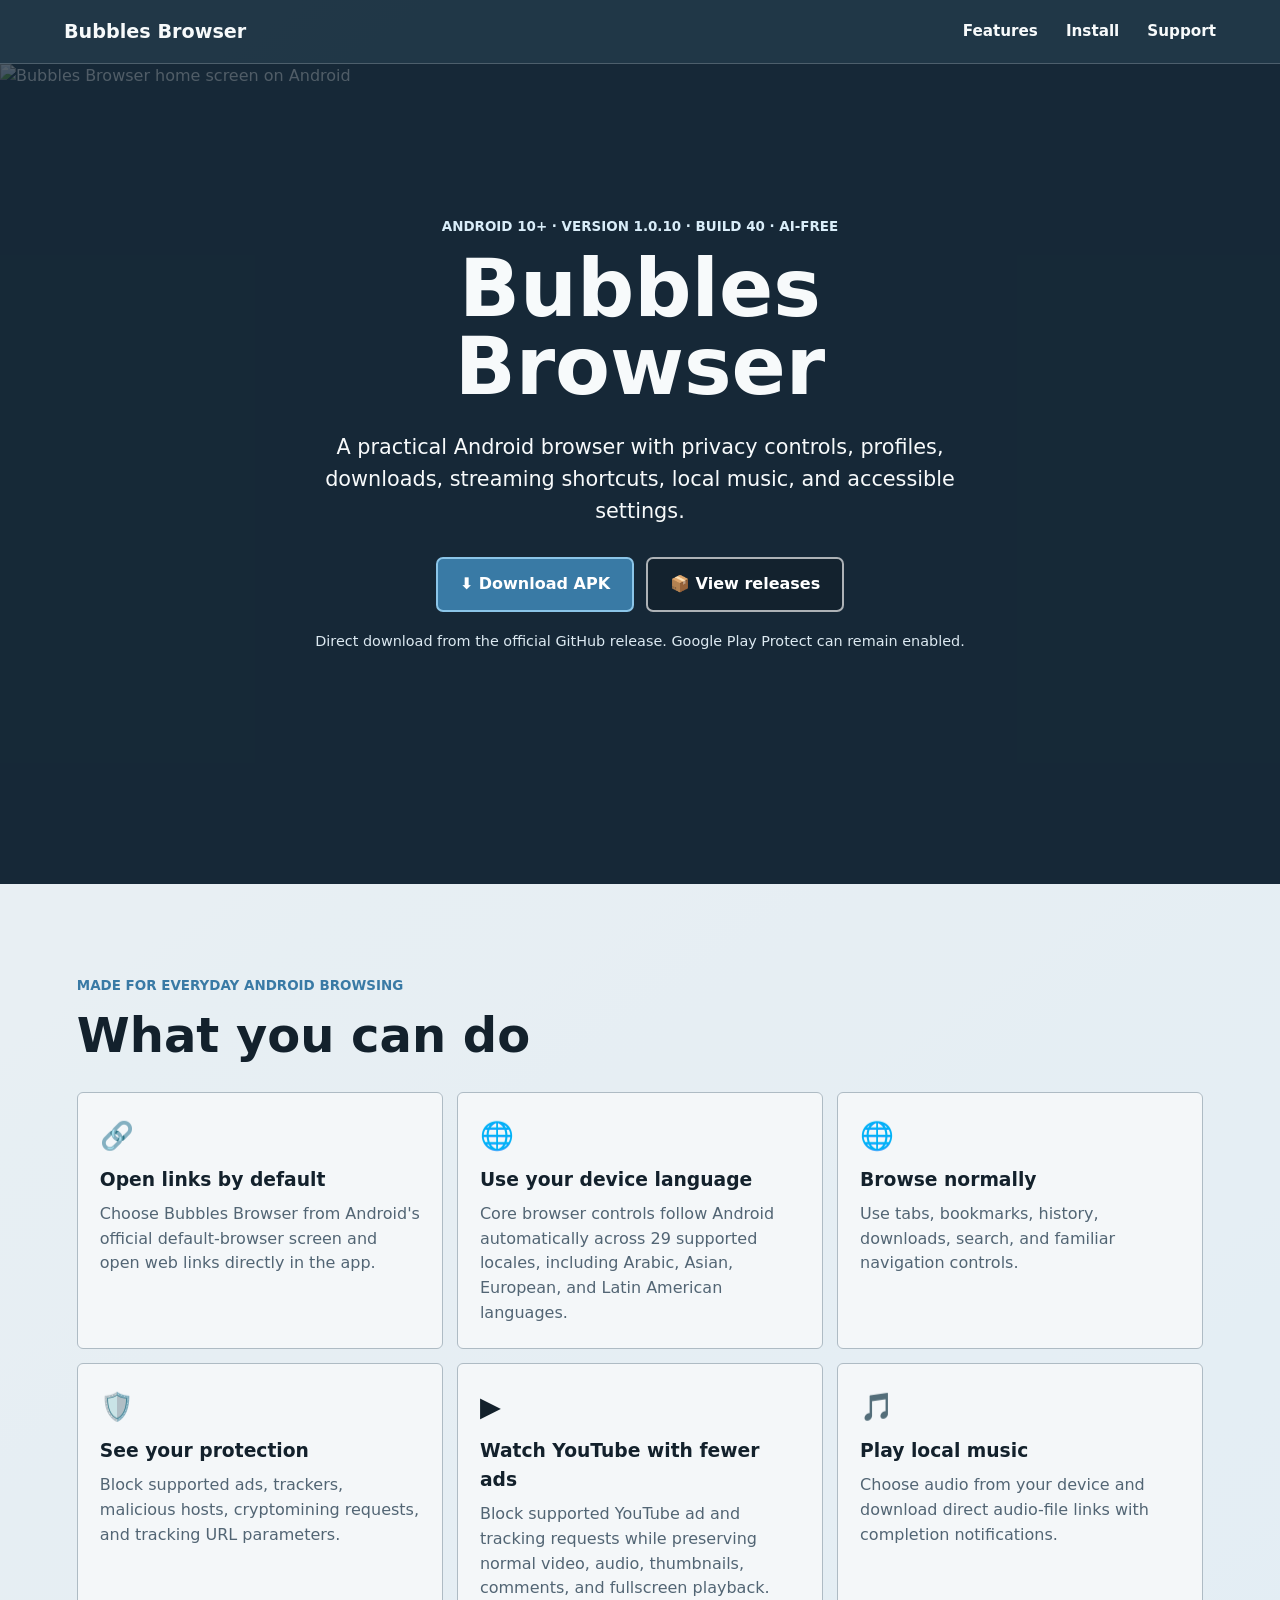
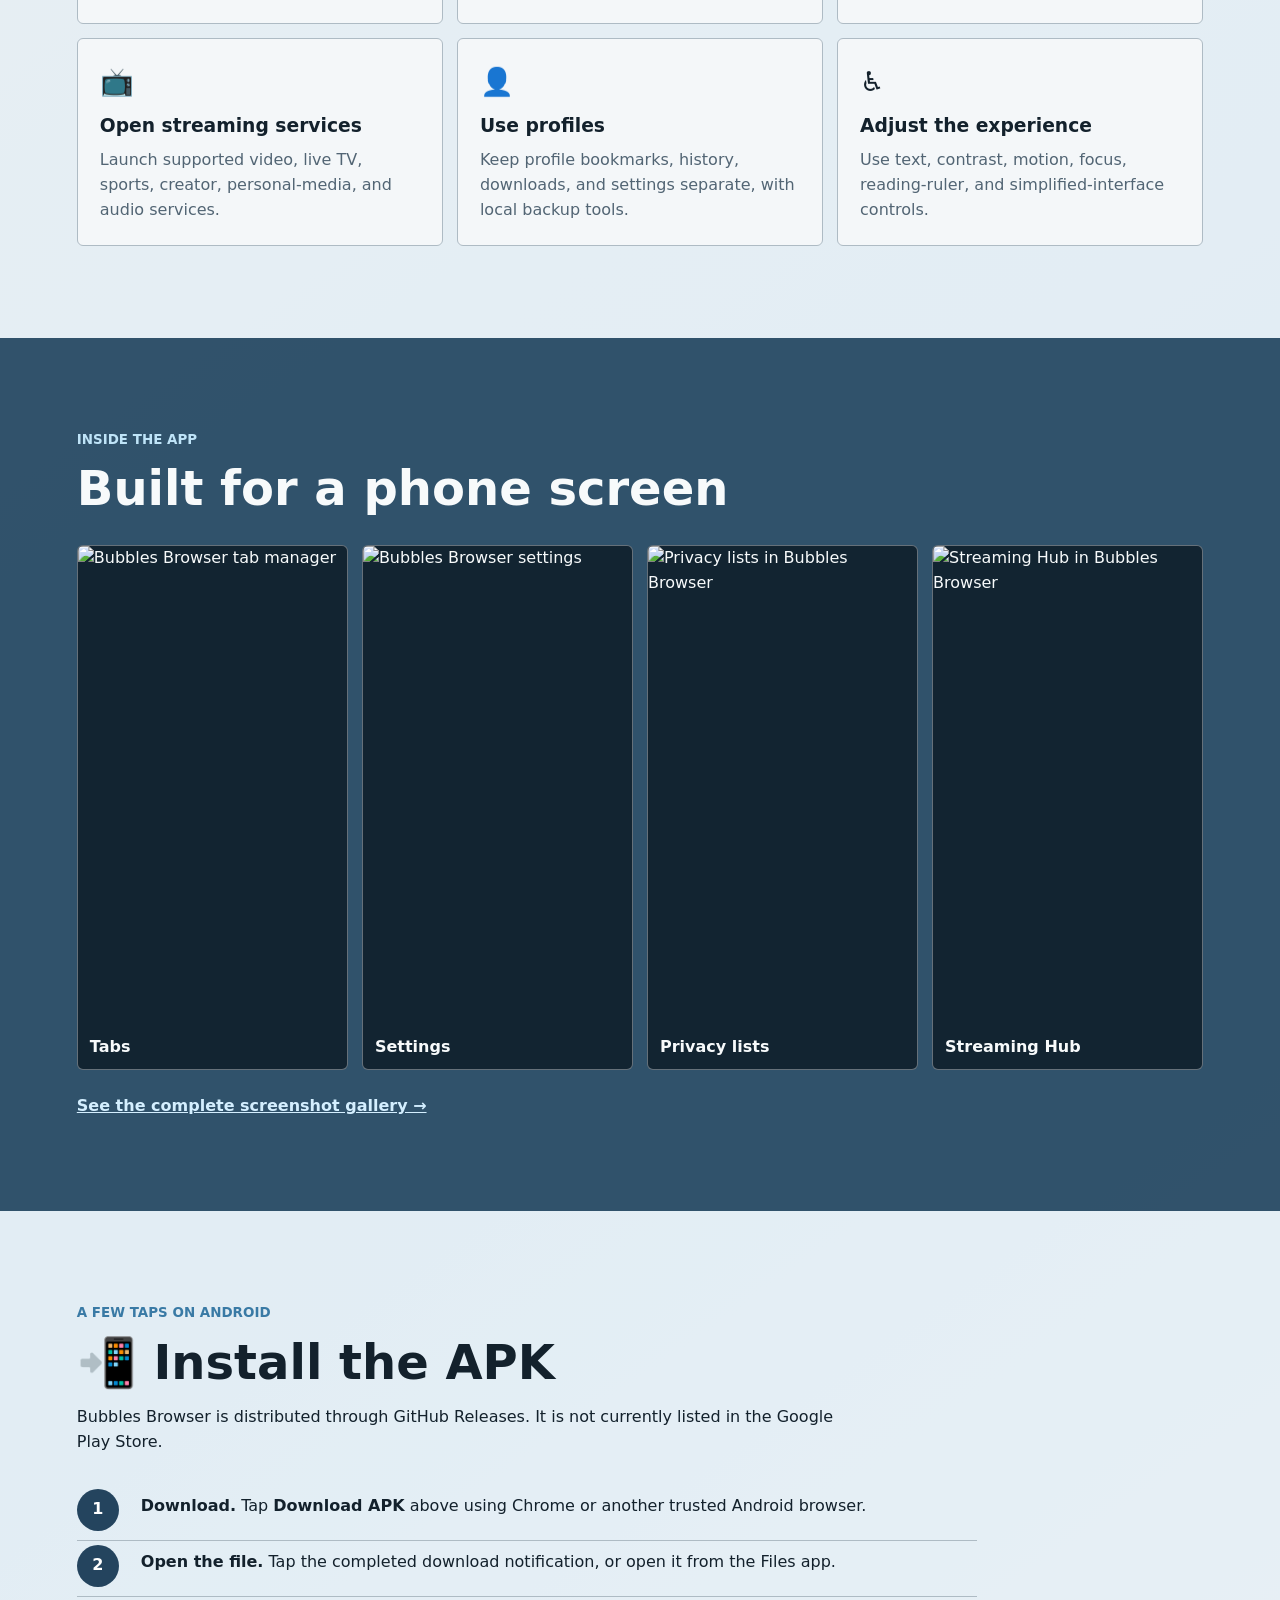
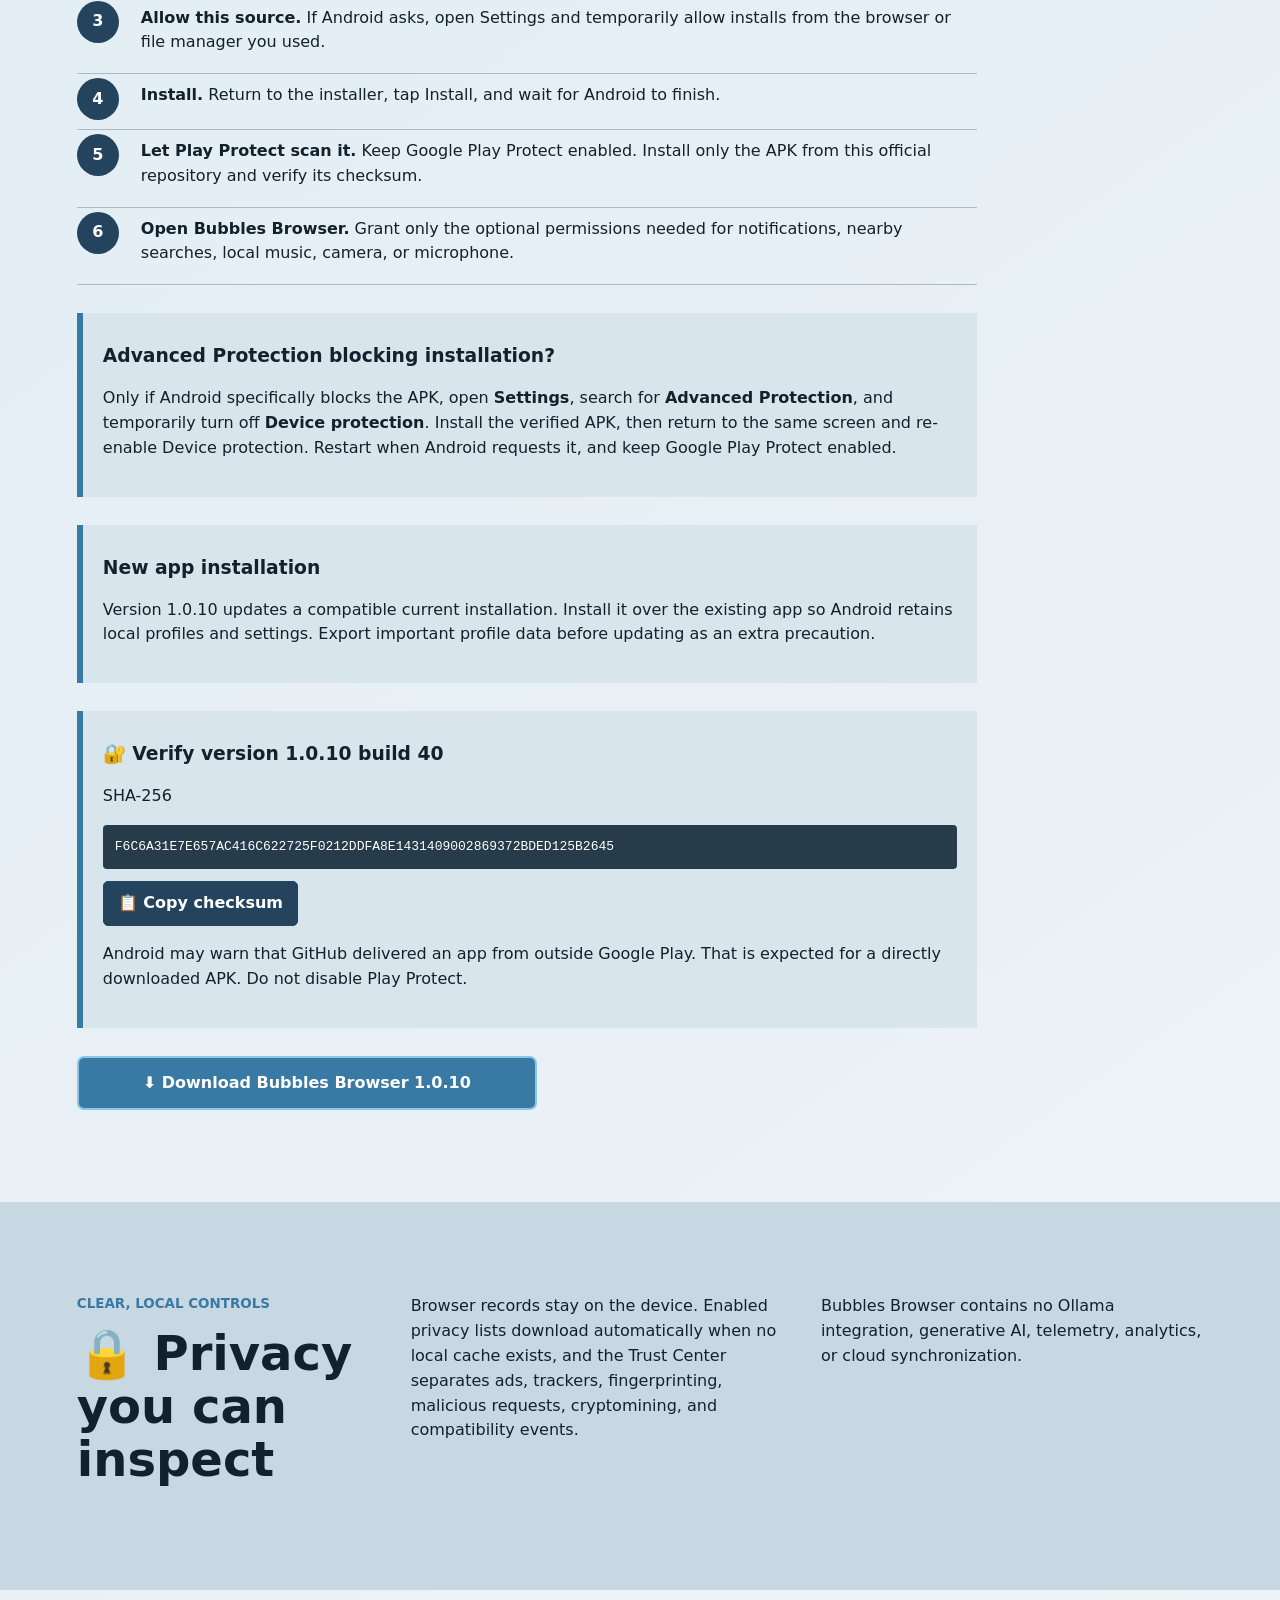
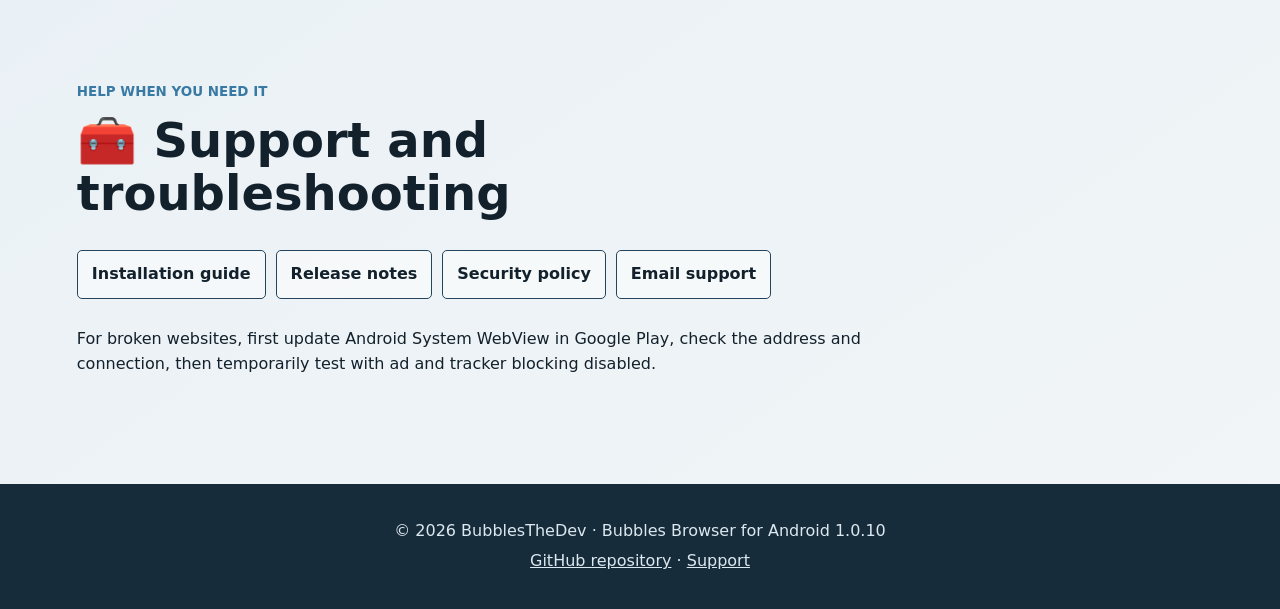
==== commit 88923fd1: "Refresh application screenshot gallery" ====
--- a/index.html
+++ b/index.html
@@ -60,10 +60,10 @@
         <h2 id="screens-title">Built for a phone screen</h2>
       </div>
       <div class="screen-strip">
-        <figure><img loading="lazy" src="screenshots/02-browsing.jpg" alt="A website open in Bubbles Browser"><figcaption>Browsing</figcaption></figure>
+        <figure><img loading="lazy" src="screenshots/02-tabs.jpg" alt="Bubbles Browser tab manager"><figcaption>Tabs</figcaption></figure>
         <figure><img loading="lazy" src="screenshots/09-settings-overview.jpg" alt="Bubbles Browser settings"><figcaption>Settings</figcaption></figure>
-        <figure><img loading="lazy" src="screenshots/12-privacy-lists.jpg" alt="Privacy lists in Bubbles Browser"><figcaption>Privacy lists</figcaption></figure>
-        <figure><img loading="lazy" src="screenshots/19-streaming-hub.jpg" alt="Streaming Hub in Bubbles Browser"><figcaption>Streaming Hub</figcaption></figure>
+        <figure><img loading="lazy" src="screenshots/13-privacy-lists.jpg" alt="Privacy lists in Bubbles Browser"><figcaption>Privacy lists</figcaption></figure>
+        <figure><img loading="lazy" src="screenshots/20-streaming-hub.jpg" alt="Streaming Hub in Bubbles Browser"><figcaption>Streaming Hub</figcaption></figure>
       </div>
       <a class="text-link" href="screenshots/">See the complete screenshot gallery →</a>
     </section>
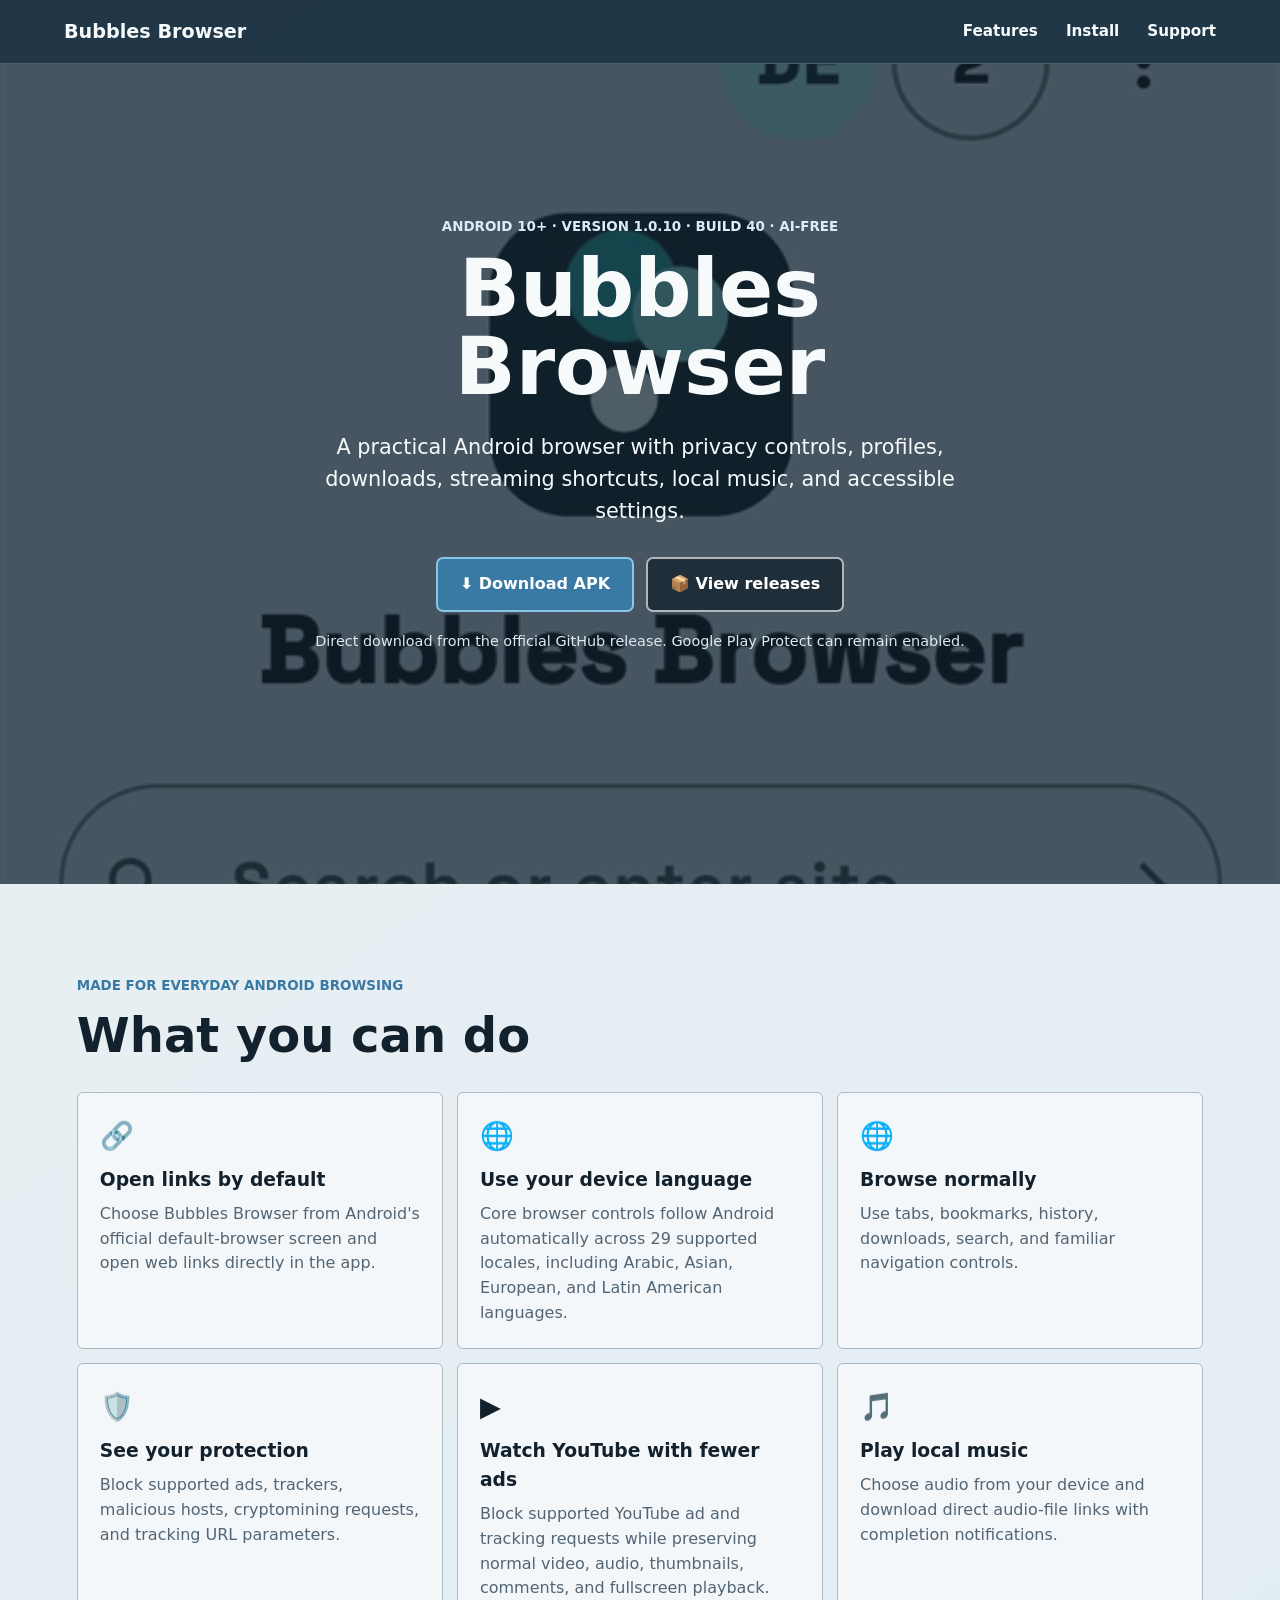
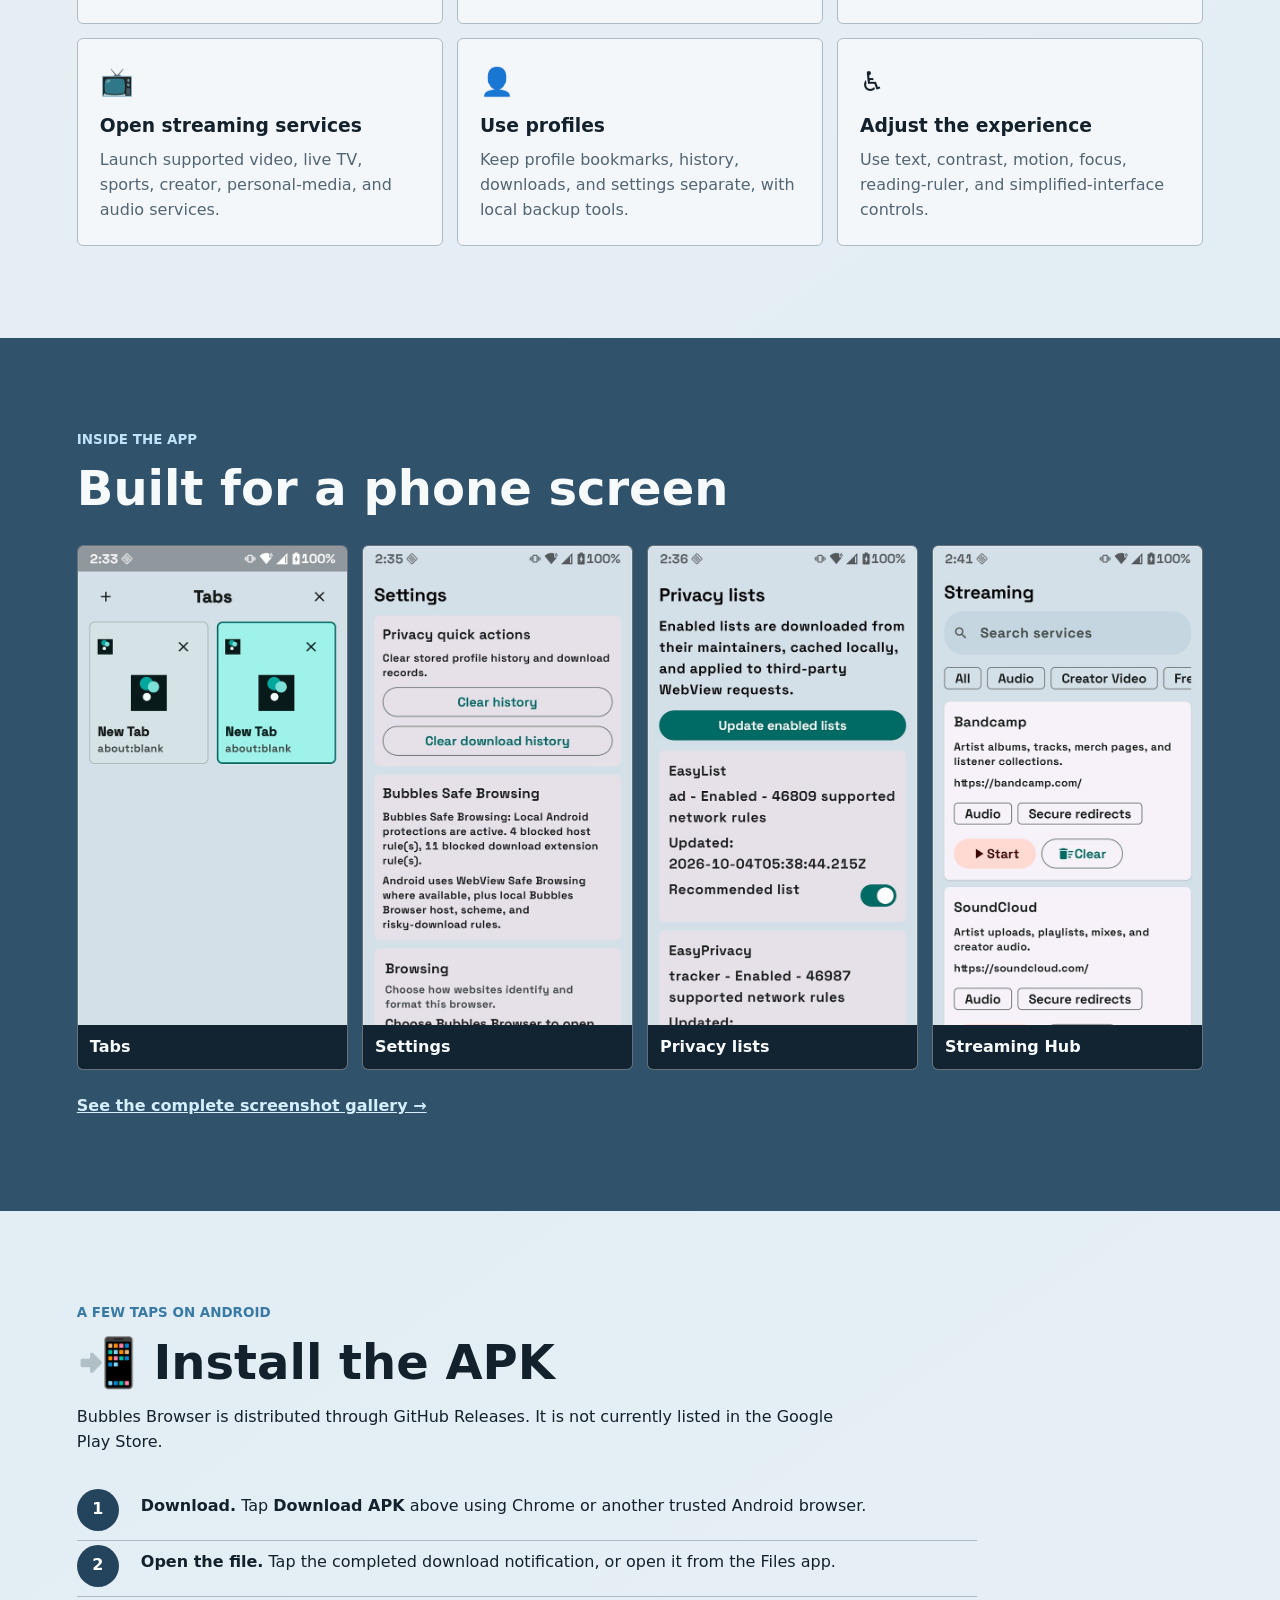
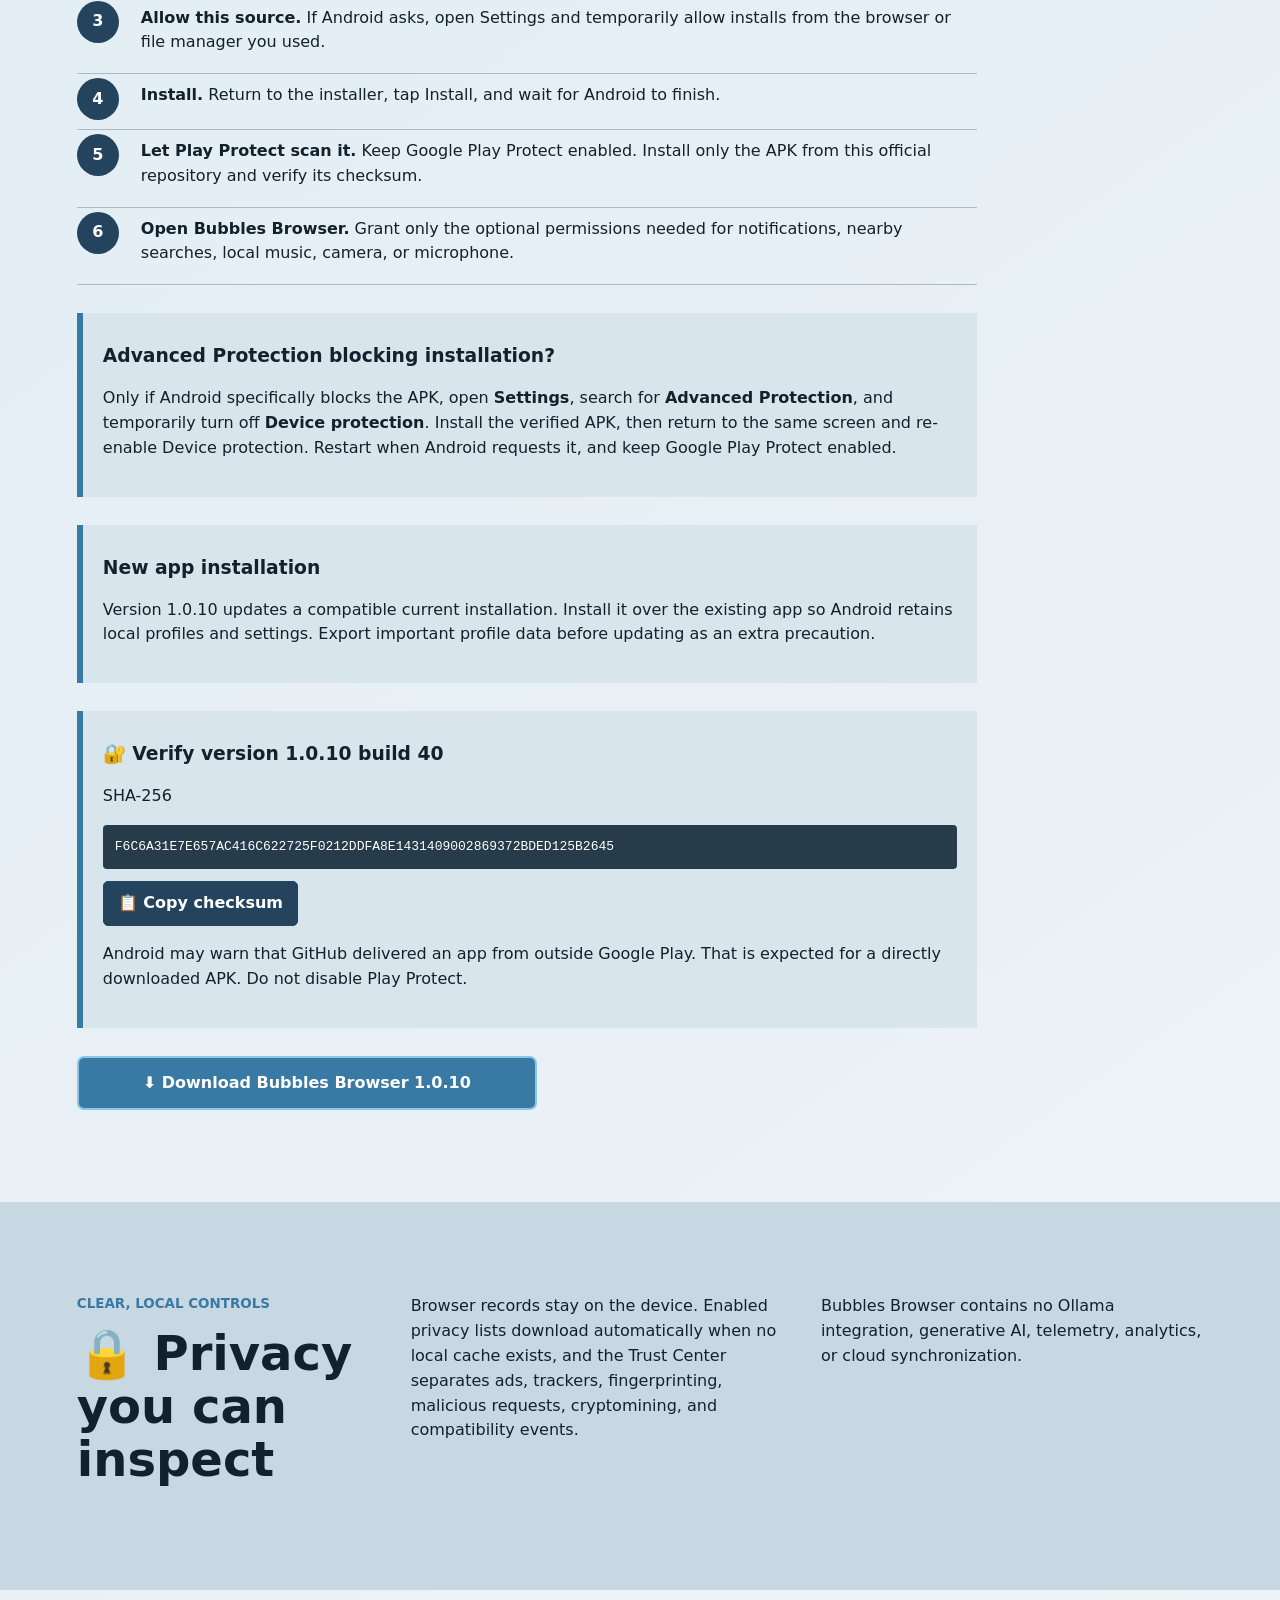
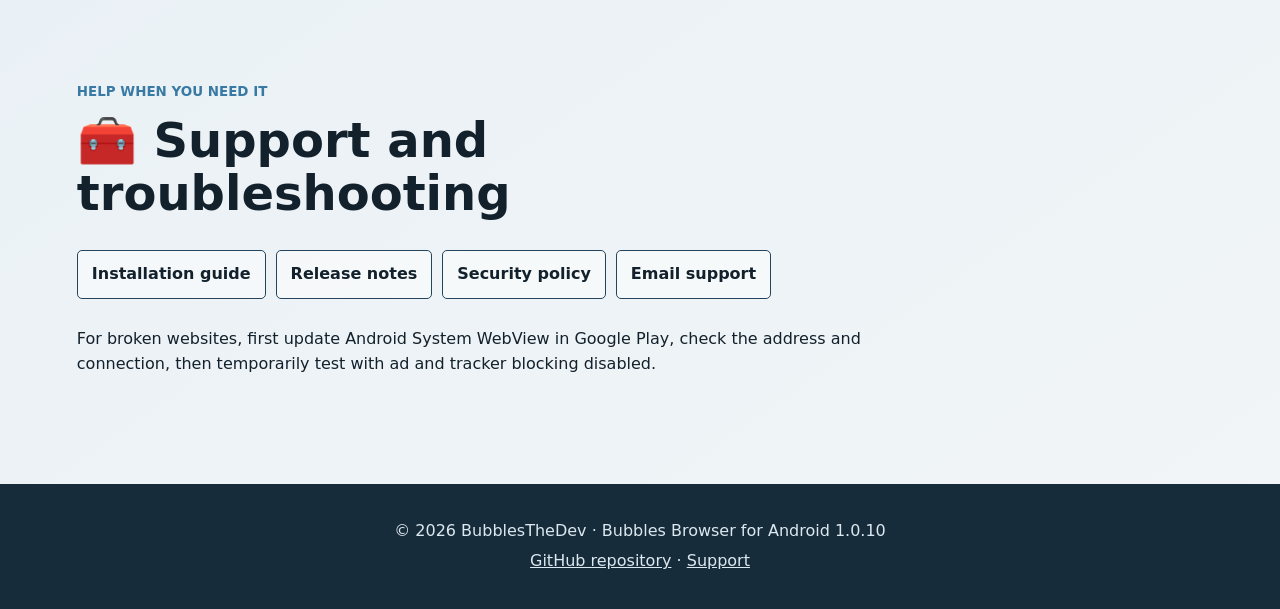
==== commit d3403e73: "Fix GitHub Pages image and documentation paths" ====
--- a/index.html
+++ b/index.html
@@ -22,7 +22,7 @@
 
   <main id="top">
     <section class="hero" aria-labelledby="hero-title">
-      <img src="screenshots/01-home.jpg" alt="Bubbles Browser home screen on Android">
+      <img src="docs/screenshots/01-home.jpg" alt="Bubbles Browser home screen on Android">
       <div class="hero-shade" aria-hidden="true"></div>
       <div class="hero-content">
         <p class="version">Android 10+ · Version 1.0.10 · Build 40 · AI-free</p>
@@ -60,10 +60,10 @@
         <h2 id="screens-title">Built for a phone screen</h2>
       </div>
       <div class="screen-strip">
-        <figure><img loading="lazy" src="screenshots/02-tabs.jpg" alt="Bubbles Browser tab manager"><figcaption>Tabs</figcaption></figure>
-        <figure><img loading="lazy" src="screenshots/09-settings-overview.jpg" alt="Bubbles Browser settings"><figcaption>Settings</figcaption></figure>
-        <figure><img loading="lazy" src="screenshots/13-privacy-lists.jpg" alt="Privacy lists in Bubbles Browser"><figcaption>Privacy lists</figcaption></figure>
-        <figure><img loading="lazy" src="screenshots/20-streaming-hub.jpg" alt="Streaming Hub in Bubbles Browser"><figcaption>Streaming Hub</figcaption></figure>
+        <figure><img loading="lazy" src="docs/screenshots/02-tabs.jpg" alt="Bubbles Browser tab manager"><figcaption>Tabs</figcaption></figure>
+        <figure><img loading="lazy" src="docs/screenshots/09-settings-overview.jpg" alt="Bubbles Browser settings"><figcaption>Settings</figcaption></figure>
+        <figure><img loading="lazy" src="docs/screenshots/13-privacy-lists.jpg" alt="Privacy lists in Bubbles Browser"><figcaption>Privacy lists</figcaption></figure>
+        <figure><img loading="lazy" src="docs/screenshots/20-streaming-hub.jpg" alt="Streaming Hub in Bubbles Browser"><figcaption>Streaming Hub</figcaption></figure>
       </div>
       <a class="text-link" href="screenshots/">See the complete screenshot gallery →</a>
     </section>
@@ -116,8 +116,8 @@
         <h2 id="support-title">🧰 Support and troubleshooting</h2>
       </div>
       <div class="support-links">
-        <a href="INSTALLATION.md">Installation guide</a>
-        <a href="RELEASE.md">Release notes</a>
+        <a href="docs/INSTALLATION.md">Installation guide</a>
+        <a href="docs/RELEASE.md">Release notes</a>
         <a href="SECURITY.md">Security policy</a>
         <a href="mailto:support.bubblesthedev.webbrowser@gmail.com">Email support</a>
       </div>
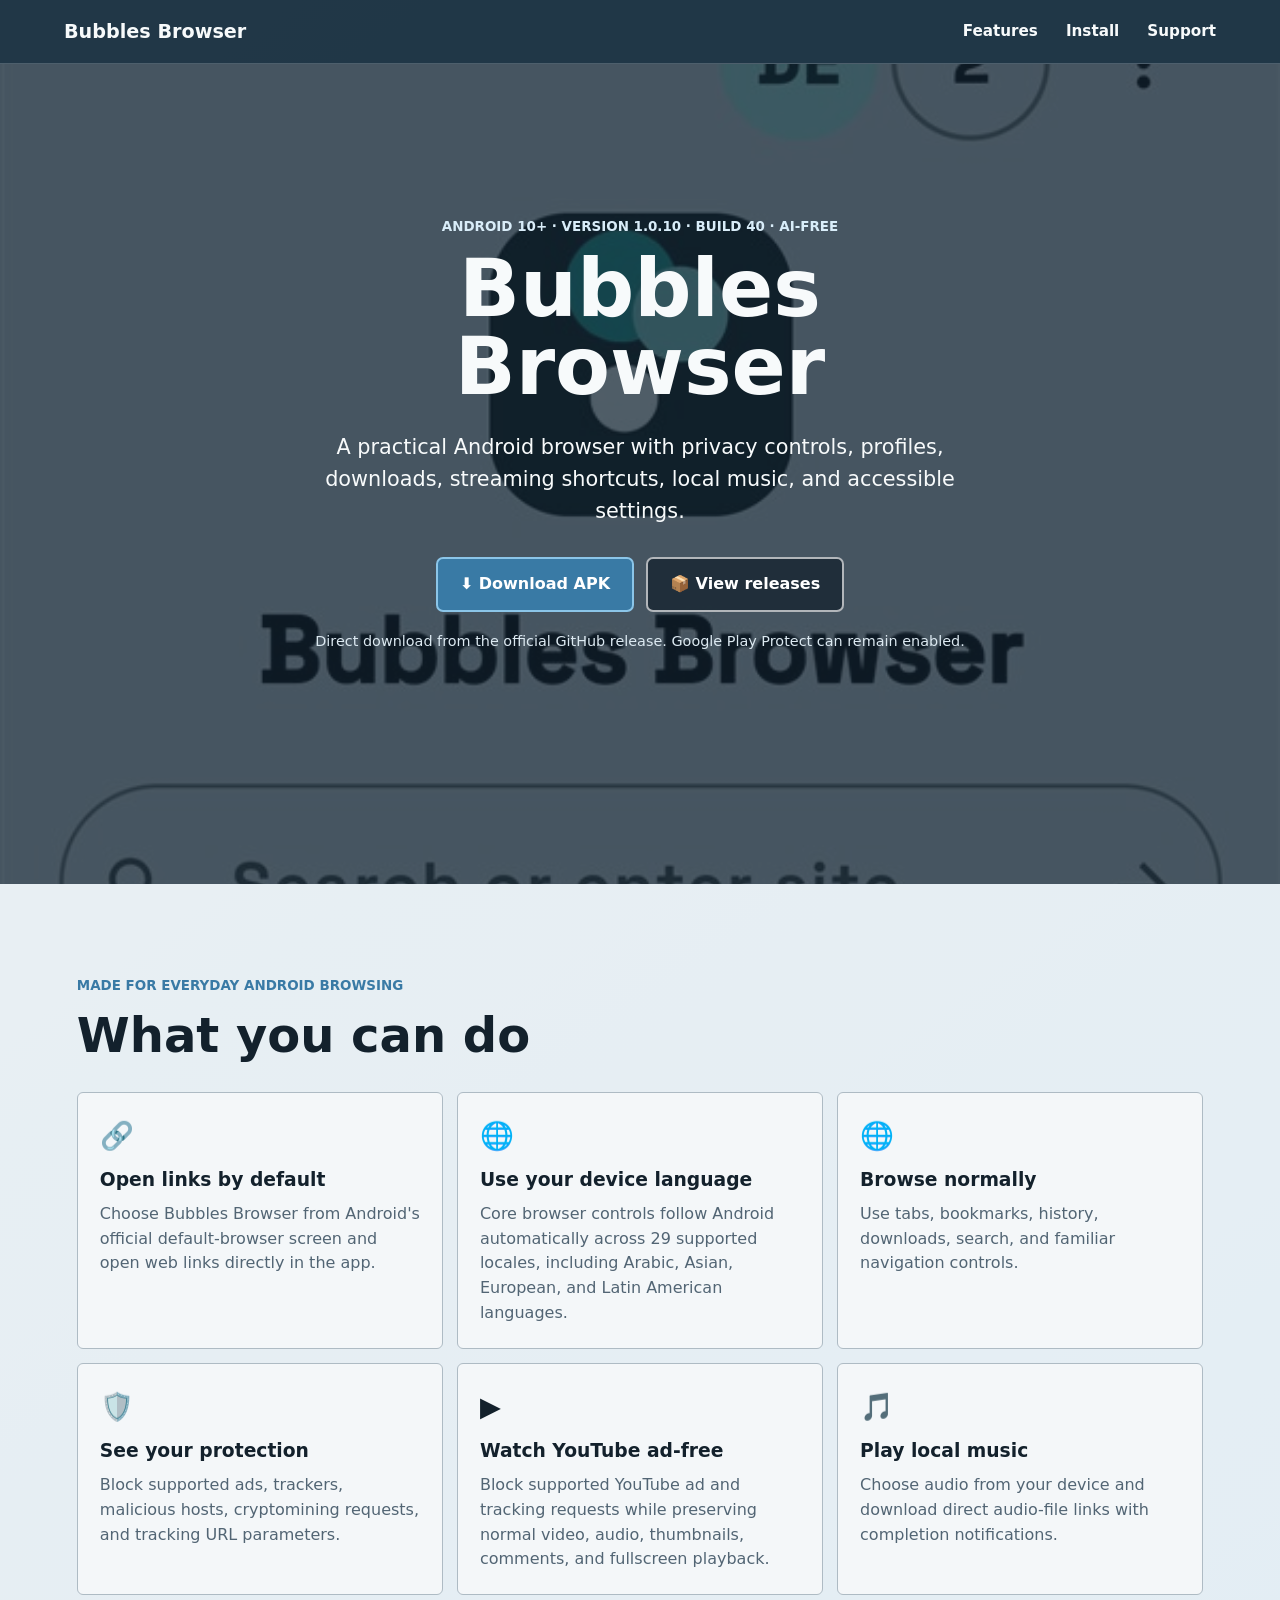
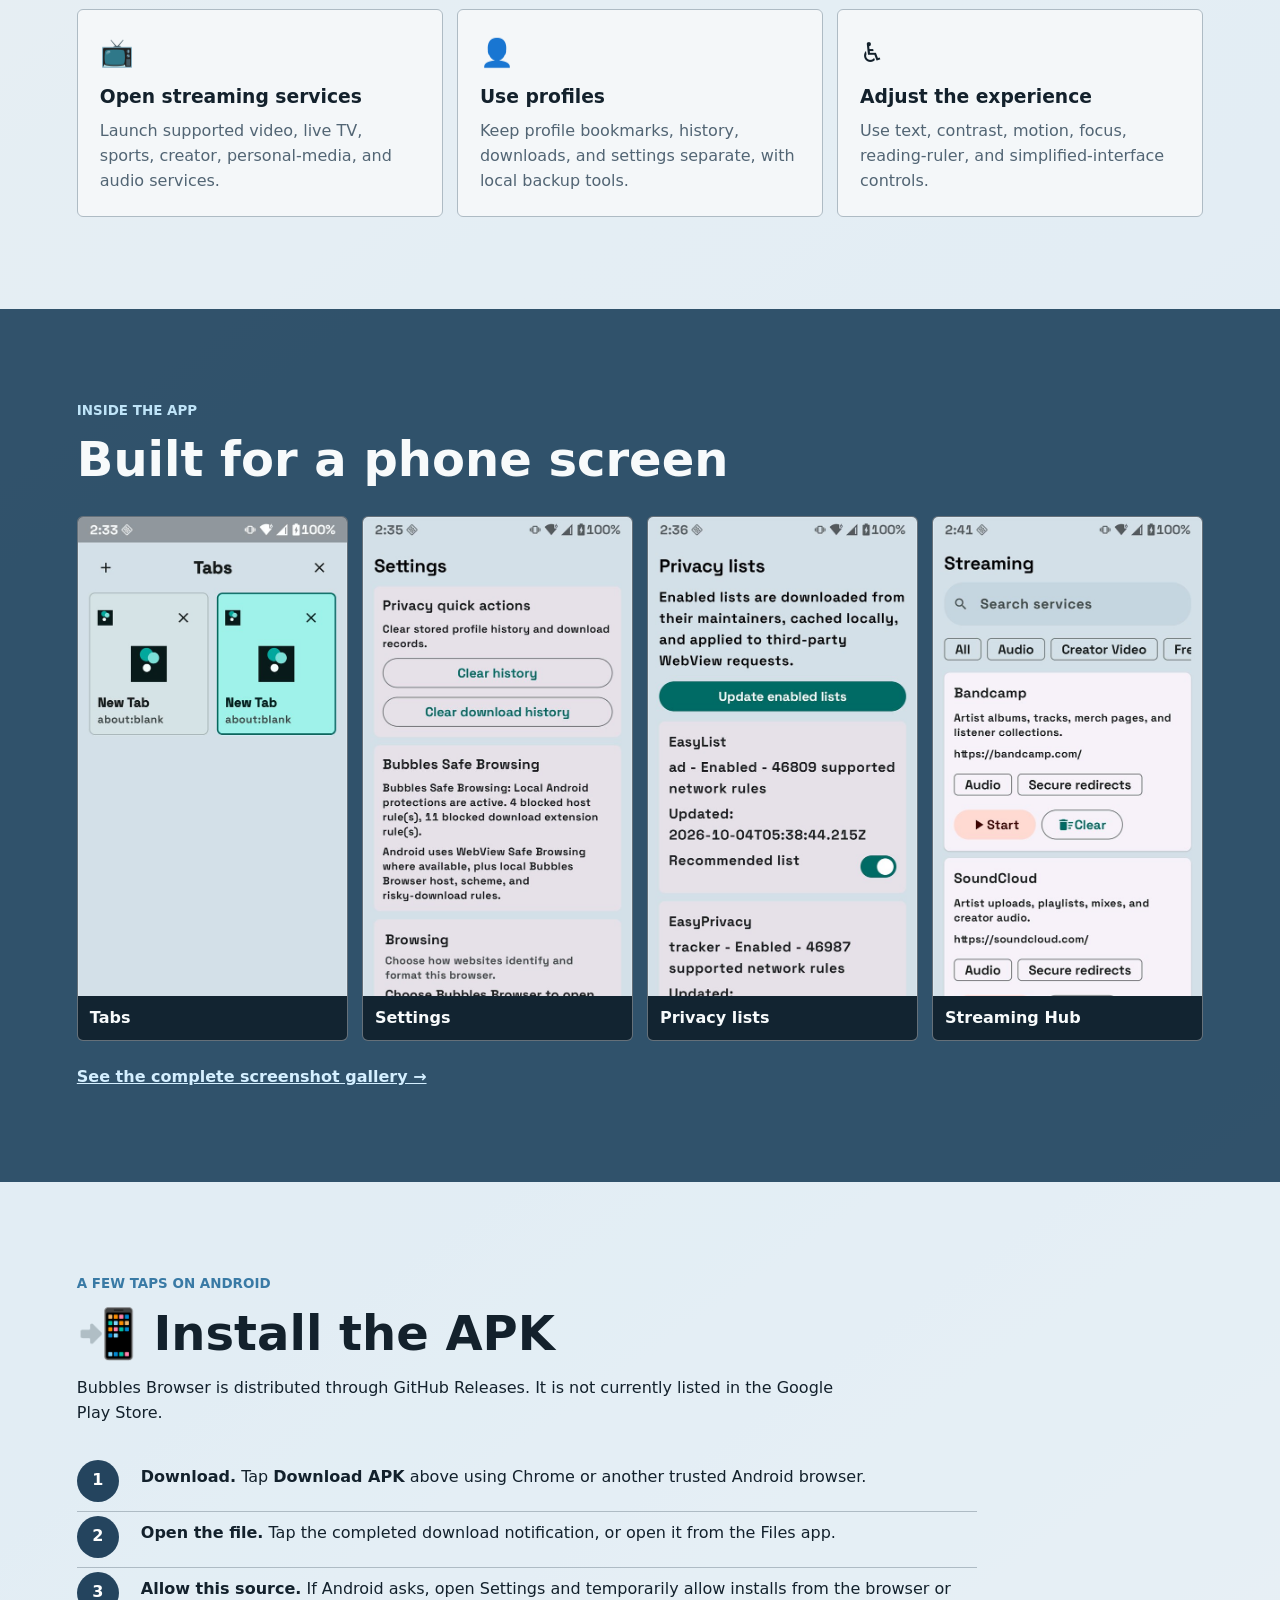
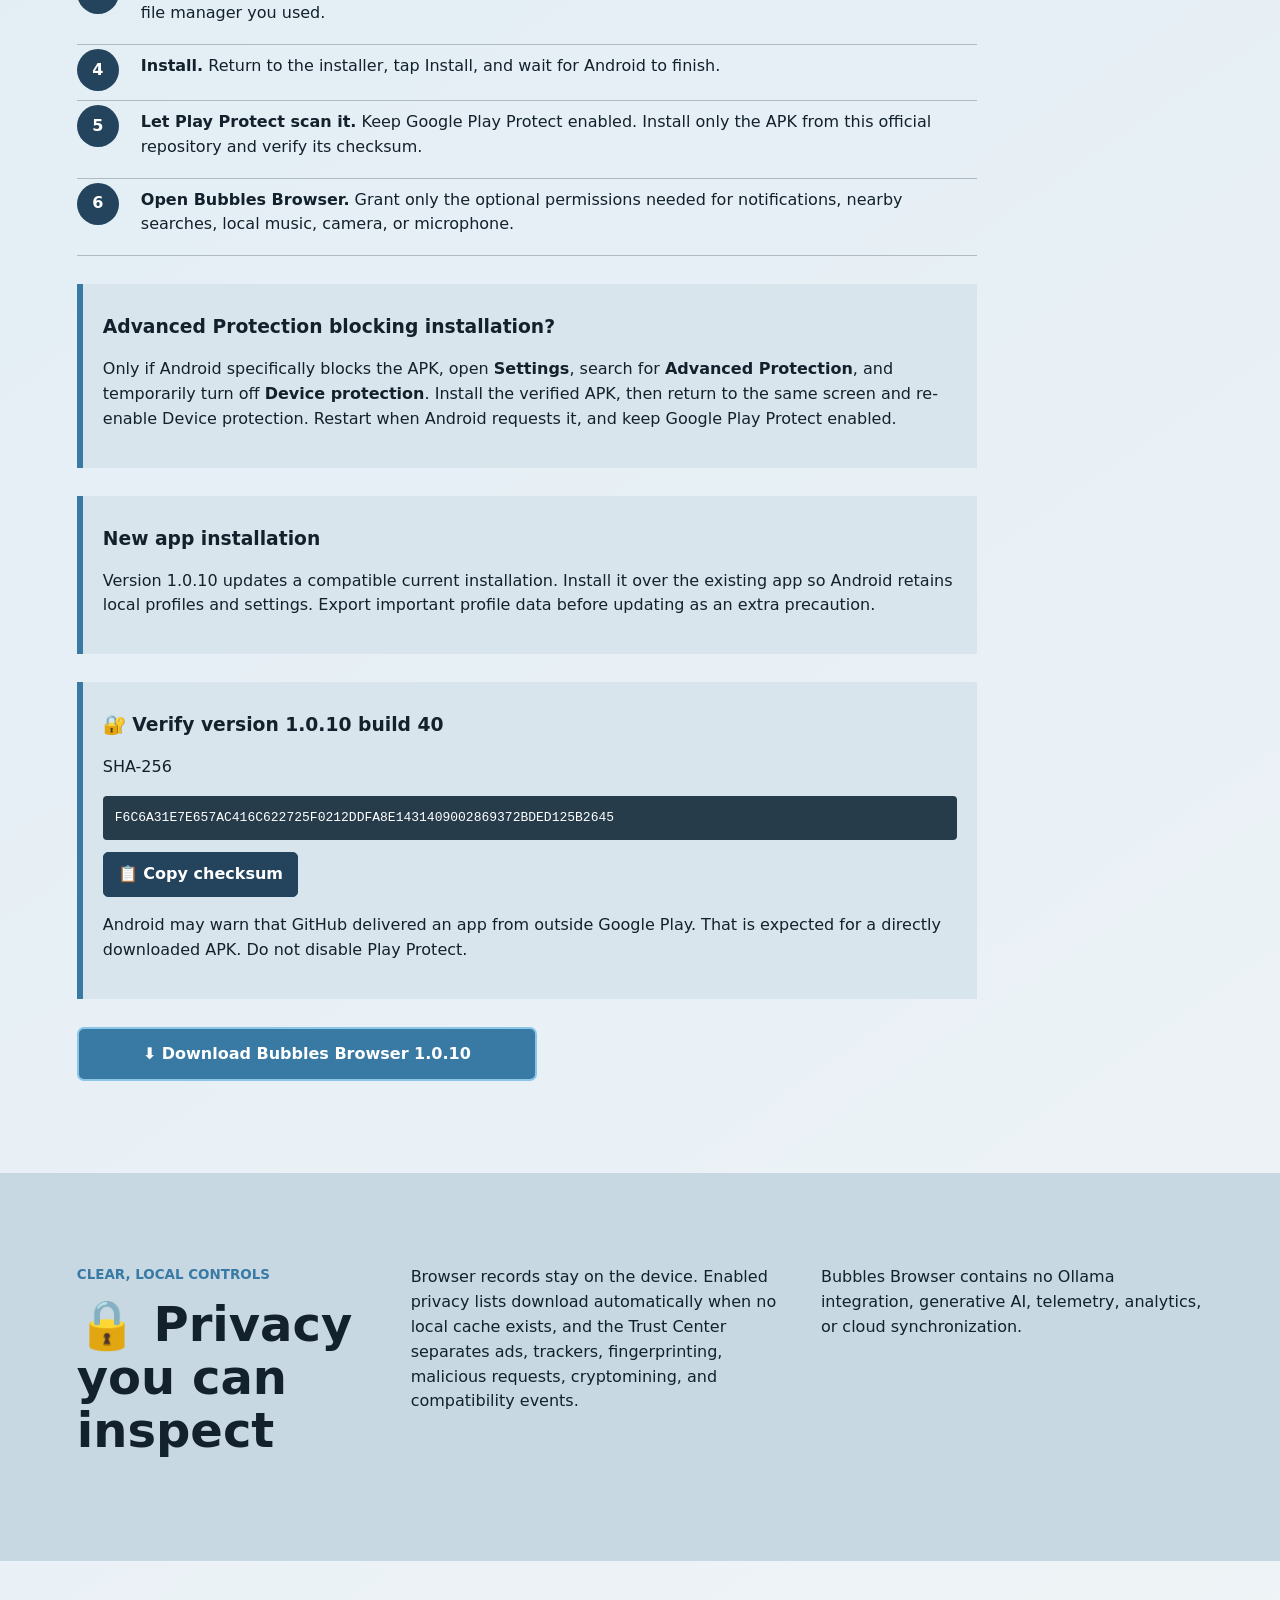
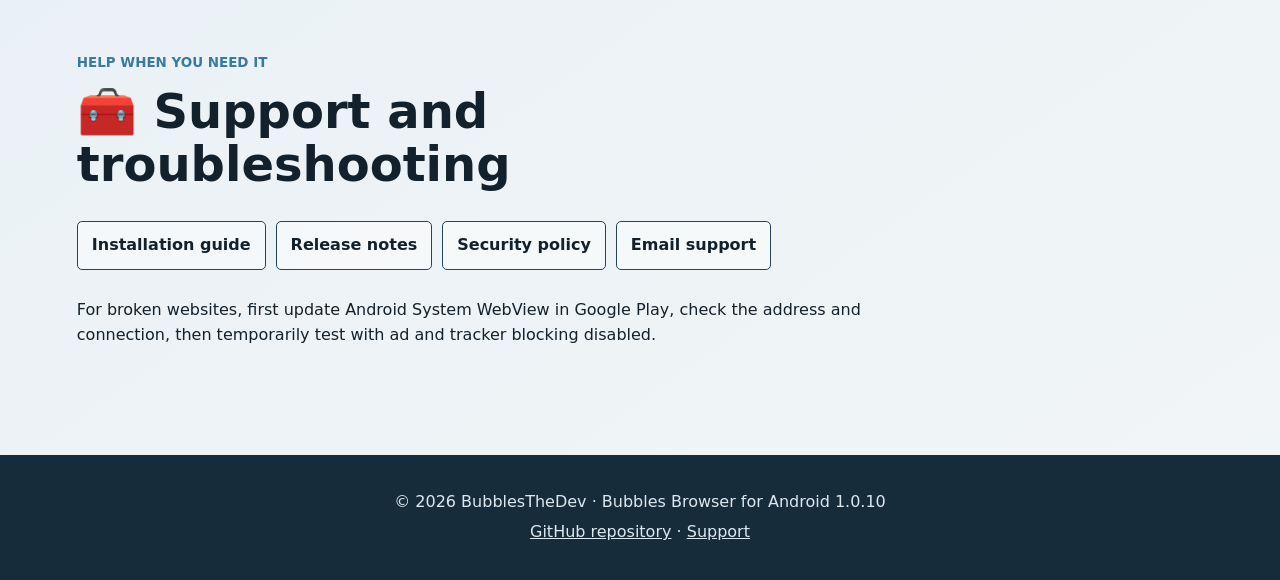
==== commit 78f542e7: "Update YouTube ad-free feature wording" ====
--- a/index.html
+++ b/index.html
@@ -46,7 +46,7 @@
         <article><span aria-hidden="true">&#127760;</span><h3>Use your device language</h3><p>Core browser controls follow Android automatically across 29 supported locales, including Arabic, Asian, European, and Latin American languages.</p></article>
         <article><span aria-hidden="true">🌐</span><h3>Browse normally</h3><p>Use tabs, bookmarks, history, downloads, search, and familiar navigation controls.</p></article>
         <article><span aria-hidden="true">🛡️</span><h3>See your protection</h3><p>Block supported ads, trackers, malicious hosts, cryptomining requests, and tracking URL parameters.</p></article>
-        <article><span aria-hidden="true">▶️</span><h3>Watch YouTube with fewer ads</h3><p>Block supported YouTube ad and tracking requests while preserving normal video, audio, thumbnails, comments, and fullscreen playback.</p></article>
+        <article><span aria-hidden="true">▶️</span><h3>Watch YouTube ad-free</h3><p>Block supported YouTube ad and tracking requests while preserving normal video, audio, thumbnails, comments, and fullscreen playback.</p></article>
         <article><span aria-hidden="true">🎵</span><h3>Play local music</h3><p>Choose audio from your device and download direct audio-file links with completion notifications.</p></article>
         <article><span aria-hidden="true">📺</span><h3>Open streaming services</h3><p>Launch supported video, live TV, sports, creator, personal-media, and audio services.</p></article>
         <article><span aria-hidden="true">👤</span><h3>Use profiles</h3><p>Keep profile bookmarks, history, downloads, and settings separate, with local backup tools.</p></article>
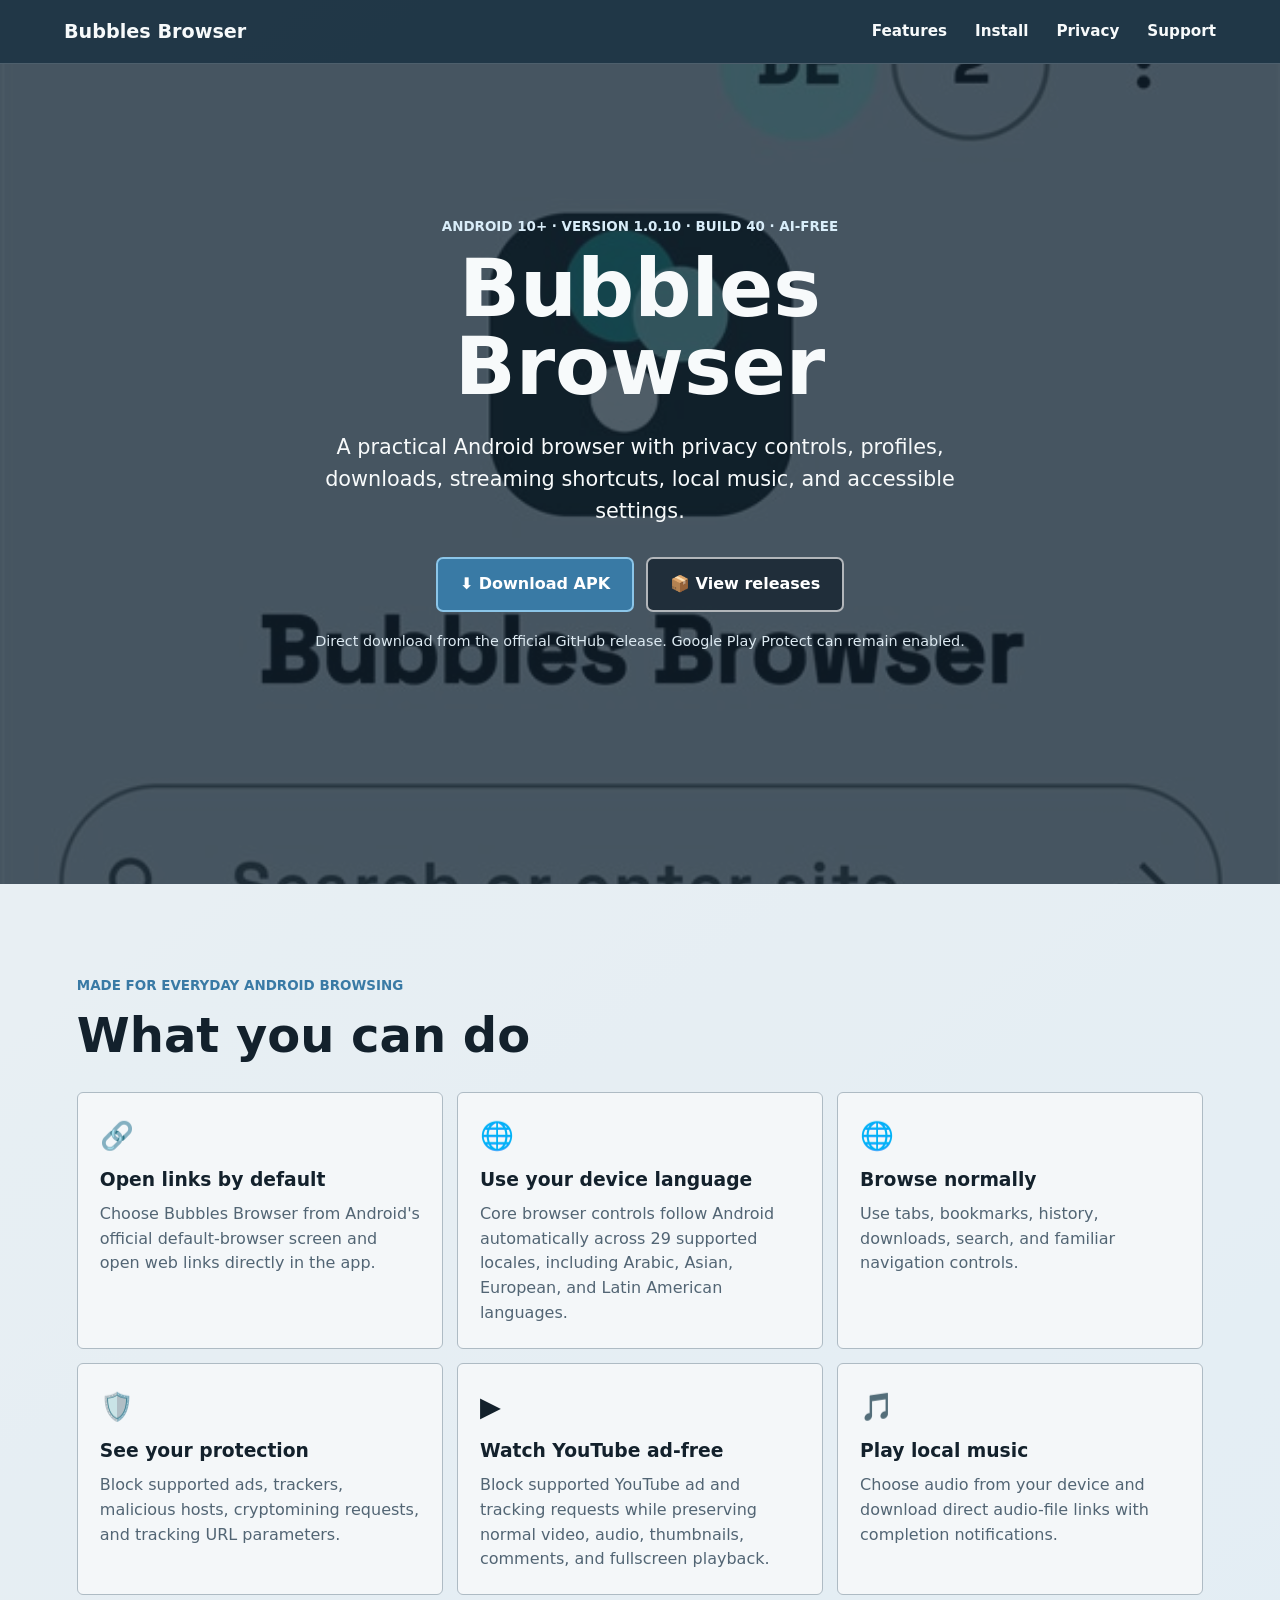
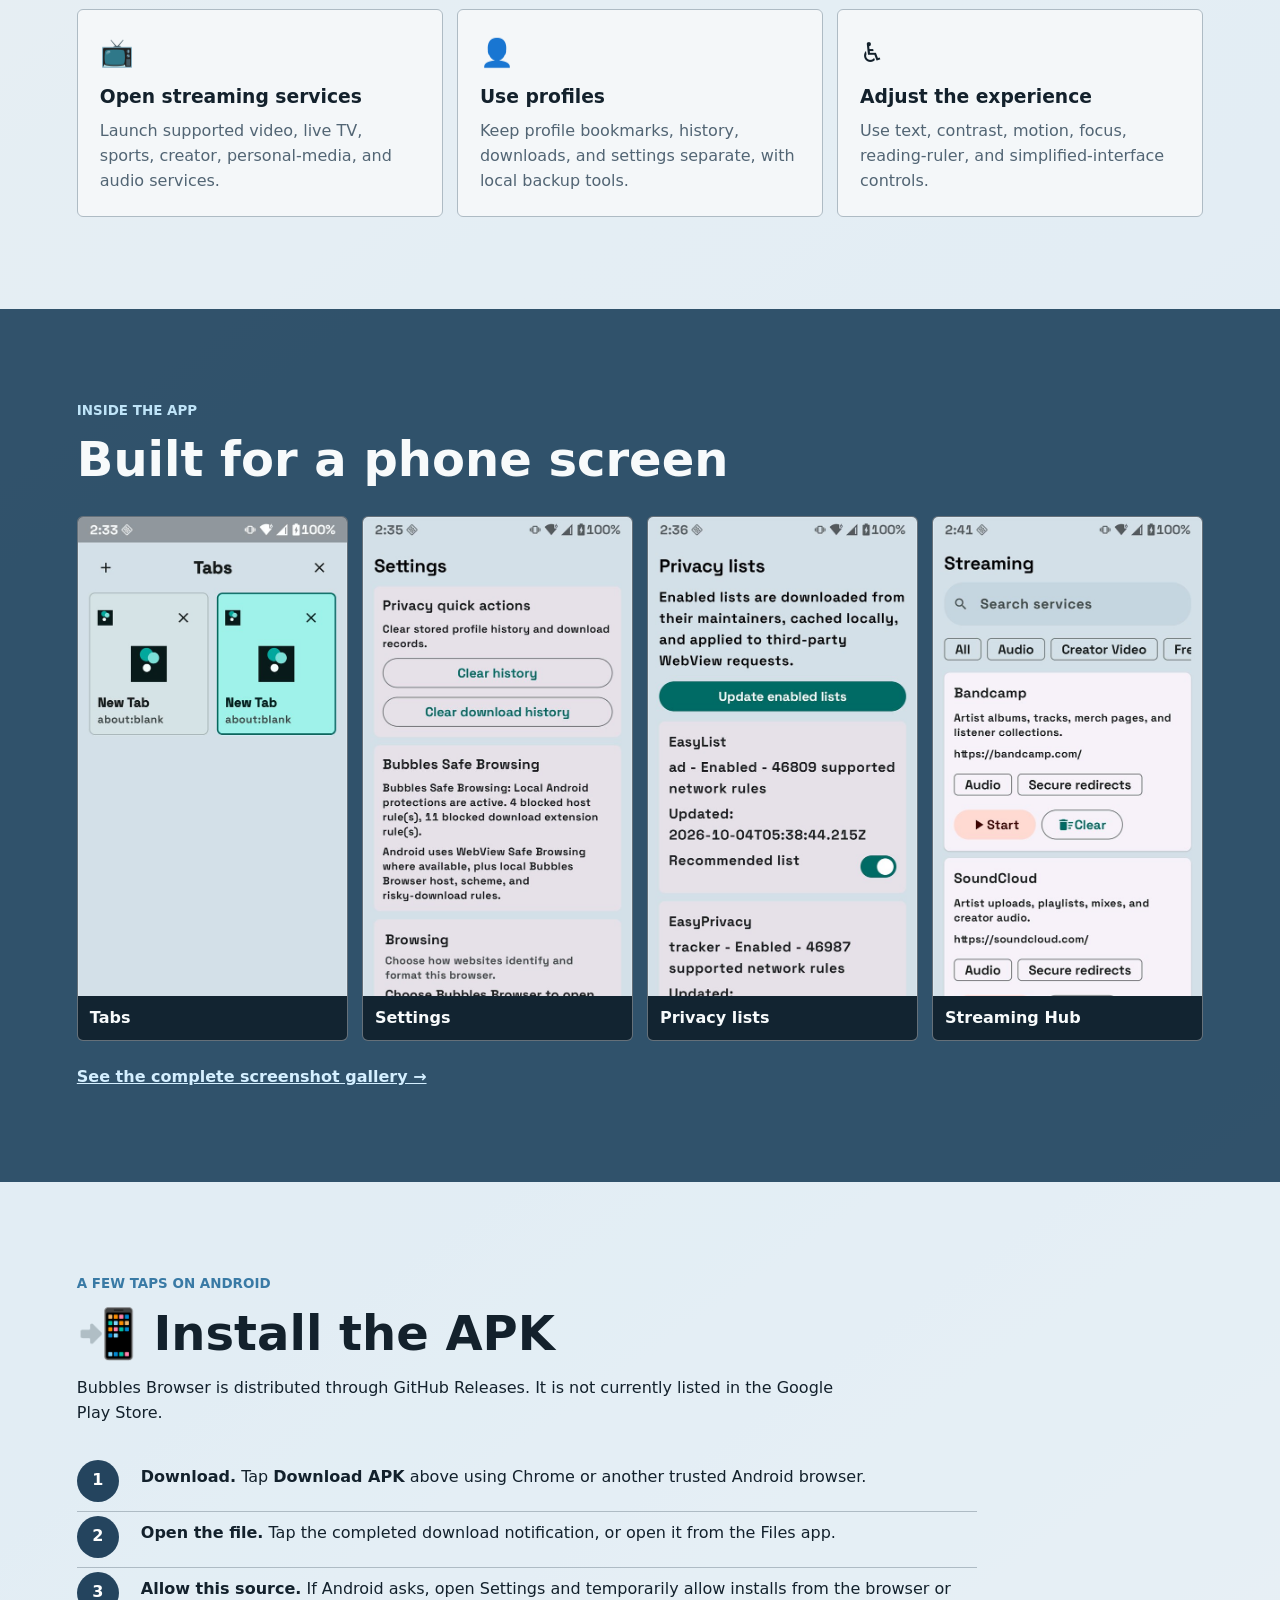
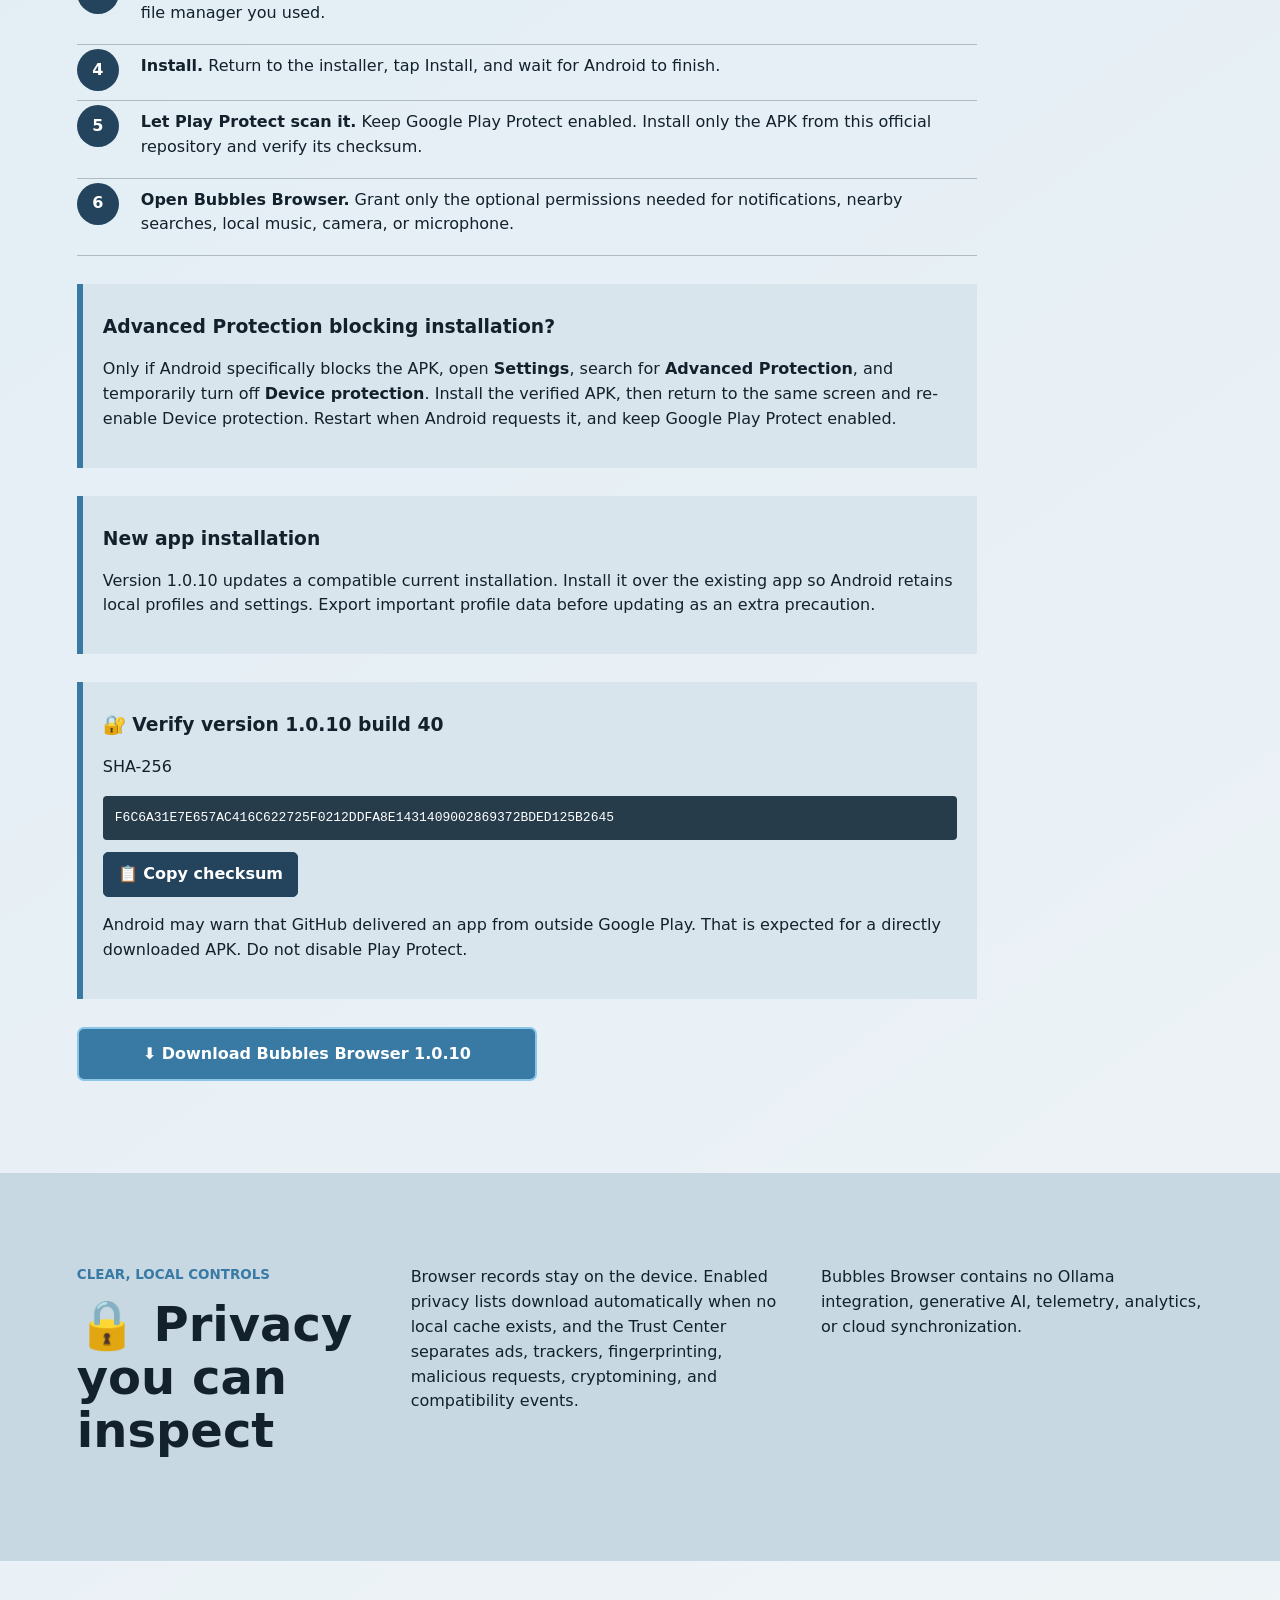
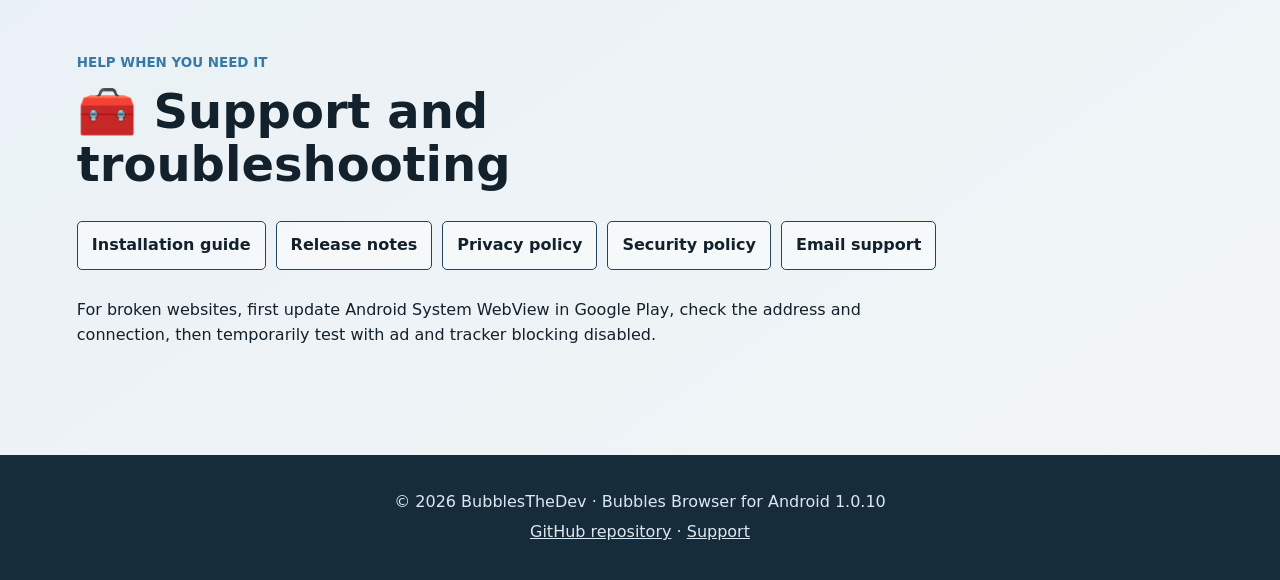
==== commit 1aaabda0: "Add Bubbles Browser privacy policy" ====
--- a/index.html
+++ b/index.html
@@ -16,6 +16,7 @@
     <nav aria-label="Main navigation">
       <a href="#features">Features</a>
       <a href="#install">Install</a>
+      <a href="privacy.html">Privacy</a>
       <a href="#support">Support</a>
     </nav>
   </header>
@@ -118,6 +119,7 @@
       <div class="support-links">
         <a href="docs/INSTALLATION.md">Installation guide</a>
         <a href="docs/RELEASE.md">Release notes</a>
+        <a href="privacy.html">Privacy policy</a>
         <a href="SECURITY.md">Security policy</a>
         <a href="mailto:support.bubblesthedev.webbrowser@gmail.com">Email support</a>
       </div>
--- a/site.css
+++ b/site.css
@@ -105,6 +105,13 @@
 .gallery-grid figure { background: var(--white); border-color: var(--line); color: var(--ink); box-shadow: 0 8px 24px rgba(19, 33, 44, .1); }
 .gallery-grid figure img { aspect-ratio: 9 / 16; object-fit: cover; object-position: top; }
 .gallery-grid figcaption { color: var(--ink); text-align: center; }
+.policy-page { background: var(--paper); }
+.policy-content { width: min(860px, calc(100% - 36px)); margin: 0 auto; padding: 64px 0 88px; }
+.policy-content h1 { margin: 0 0 24px; font-size: 3.6rem; line-height: 1.05; }
+.policy-content h2 { margin-top: 44px; font-size: 1.7rem; }
+.policy-content p, .policy-content li { color: var(--muted); font-size: 1.04rem; }
+.policy-content li { margin-bottom: 12px; }
+.policy-content a { color: var(--navy); font-weight: 800; }
 
 @media (max-width: 820px) {
   h1 { font-size: 3.4rem; }
@@ -132,6 +139,7 @@
   .gallery-intro h1 { font-size: 2.2rem; }
   .gallery-actions, .gallery-actions .button { width: 100%; }
   .gallery-grid { grid-template-columns: 1fr; }
+  .policy-content h1 { font-size: 2.35rem; }
   section:not(.hero) { padding-left: 18px; padding-right: 18px; }
 }
 
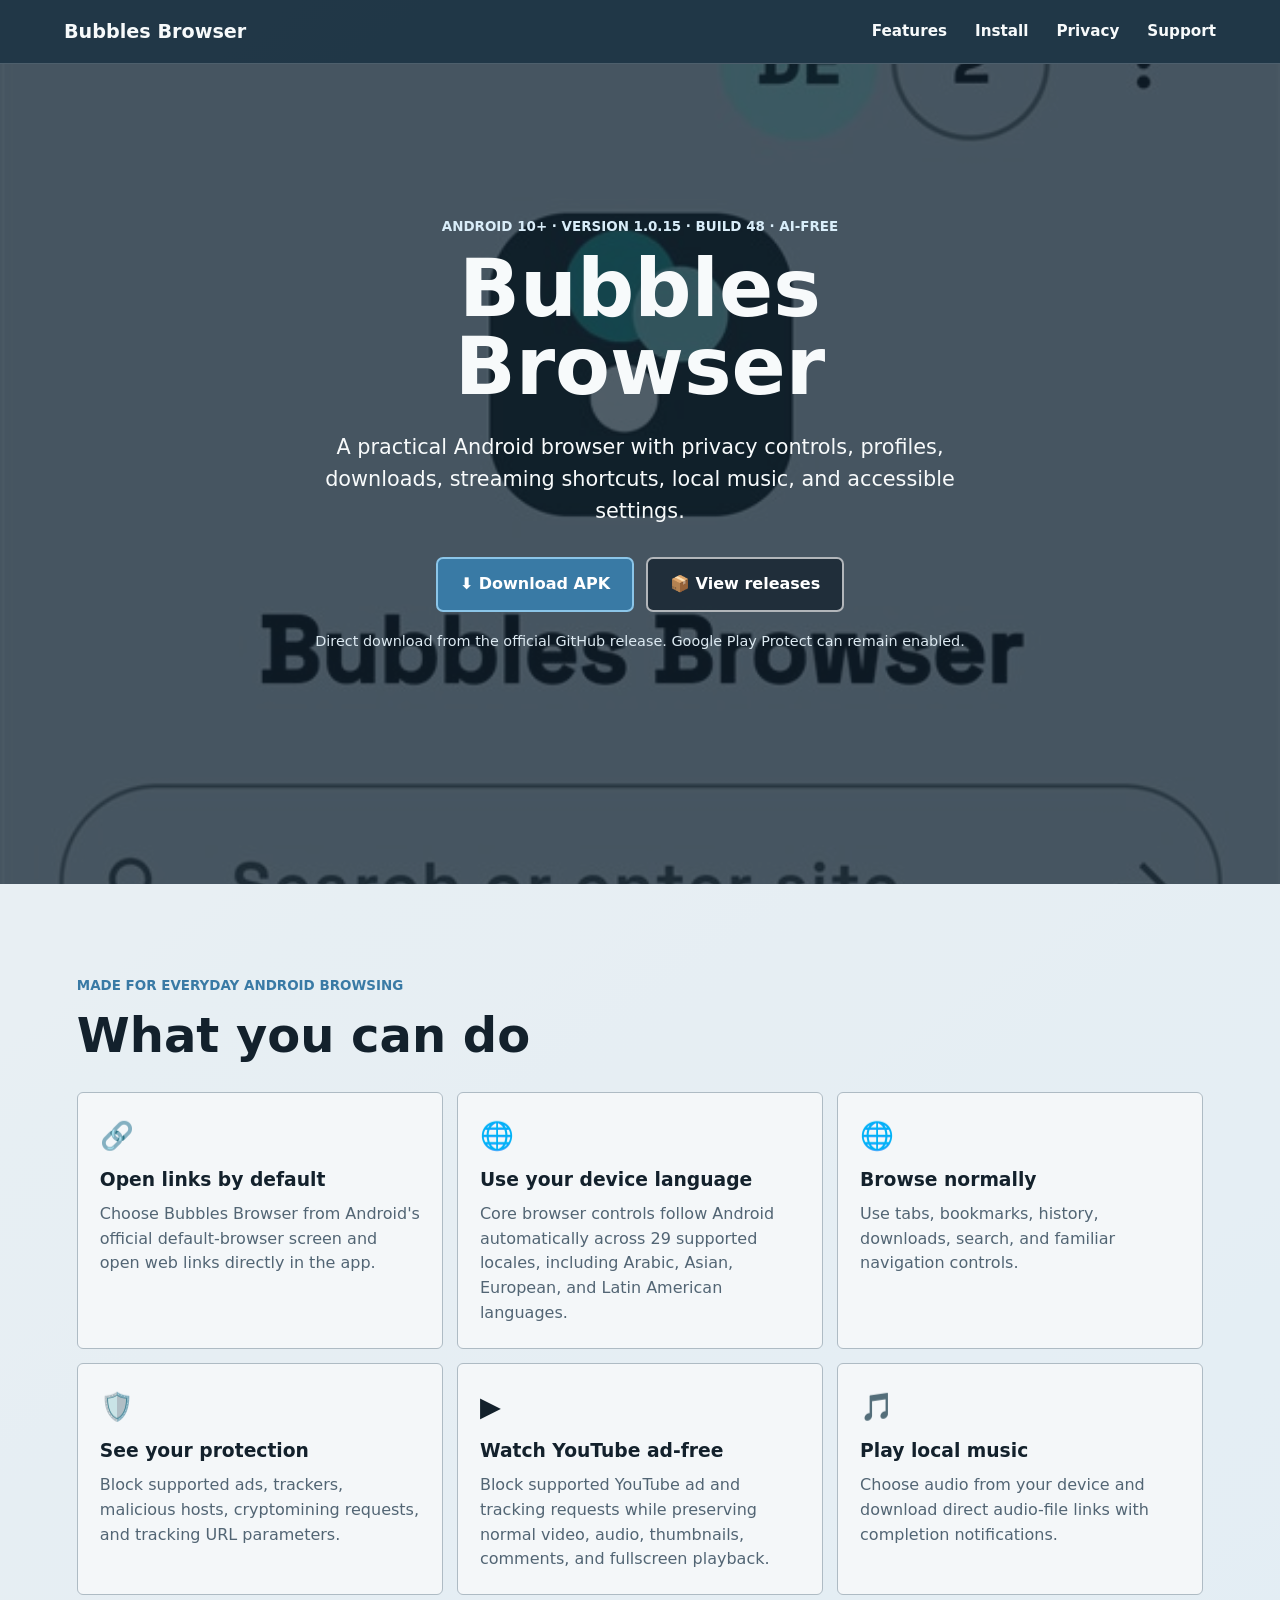
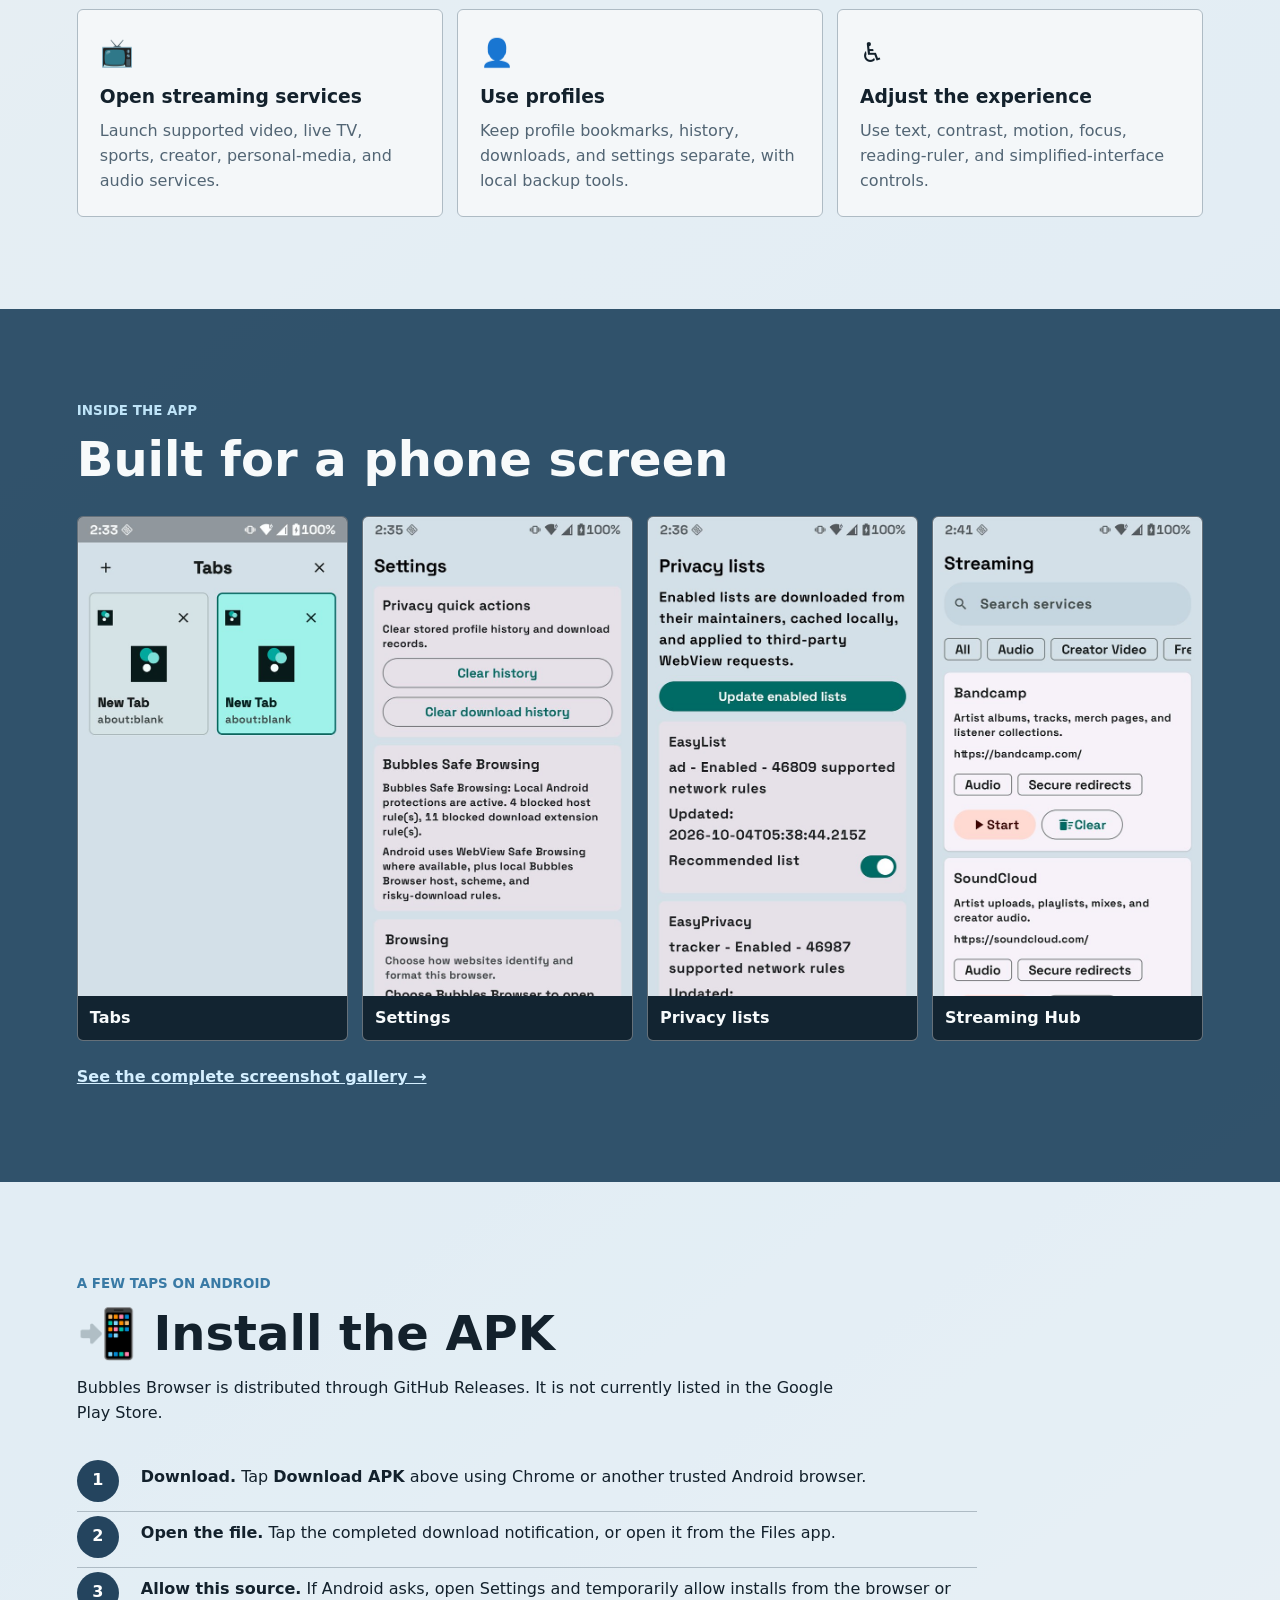
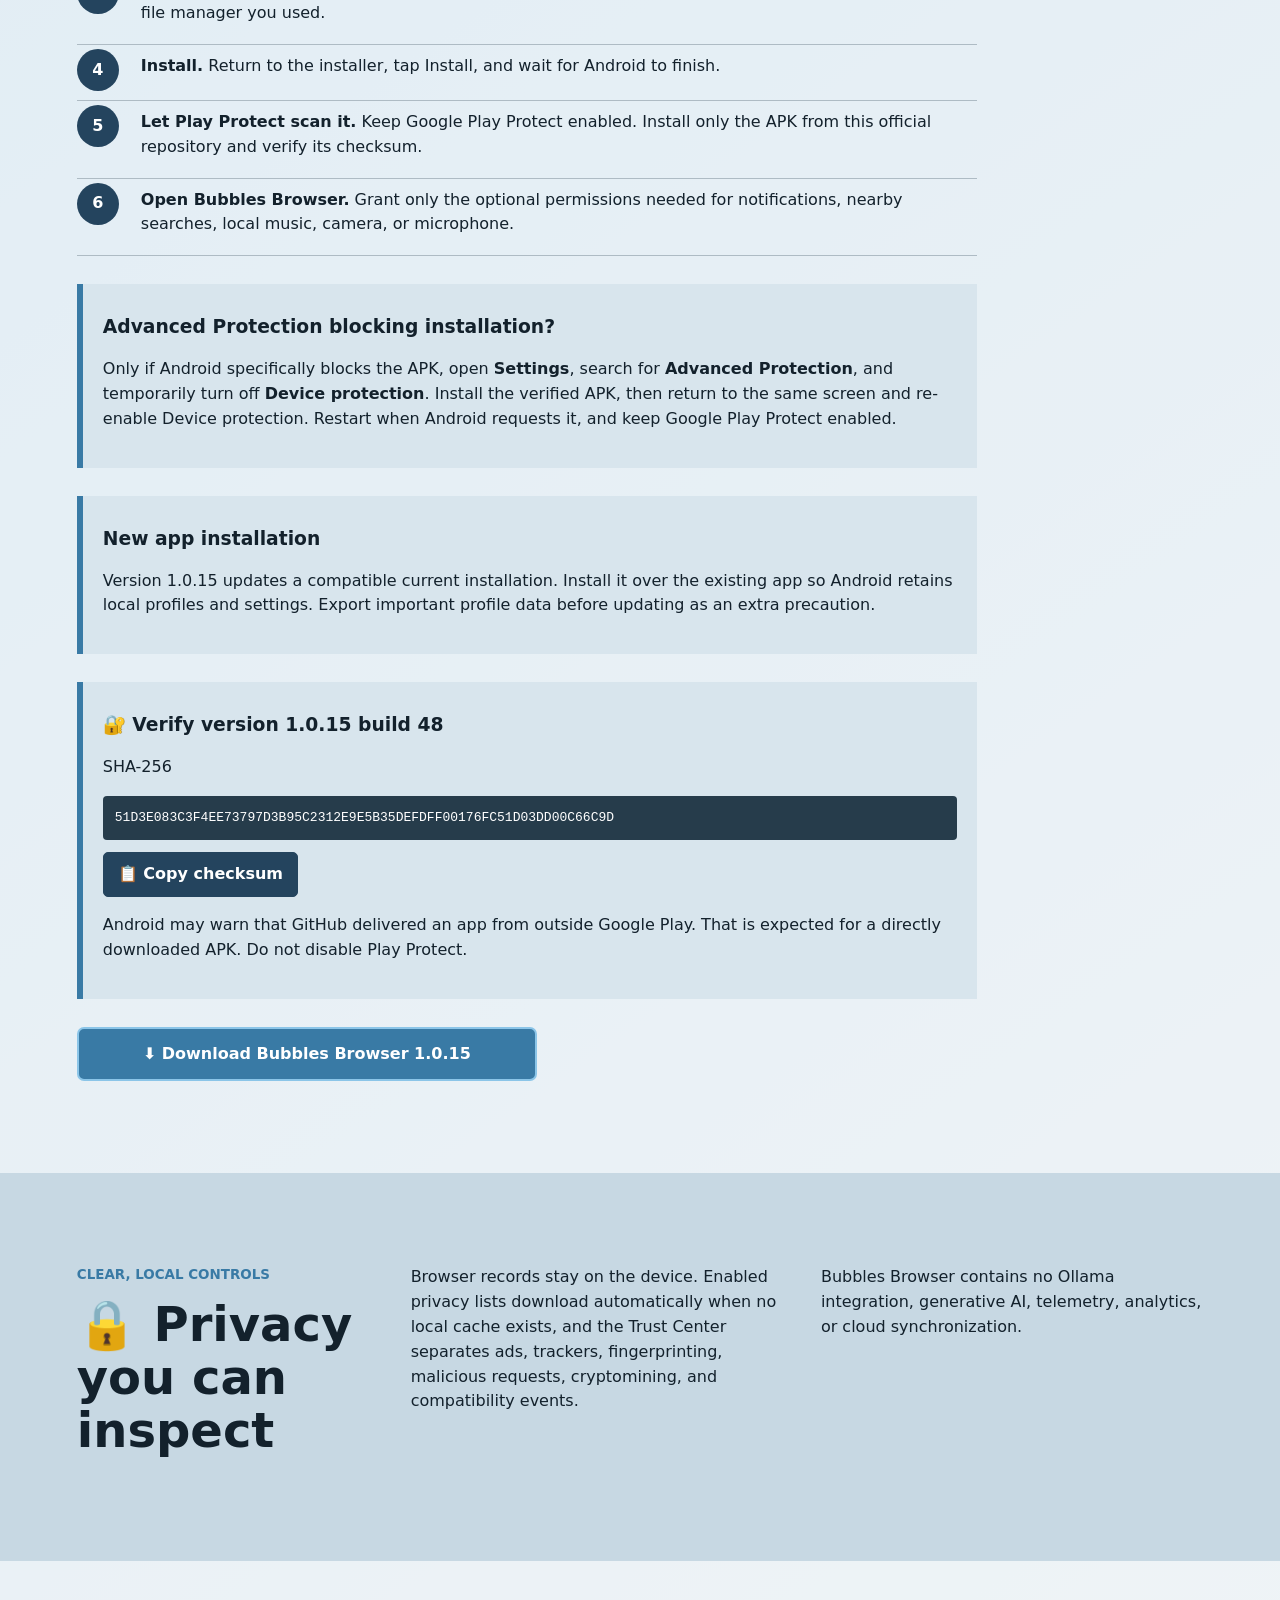
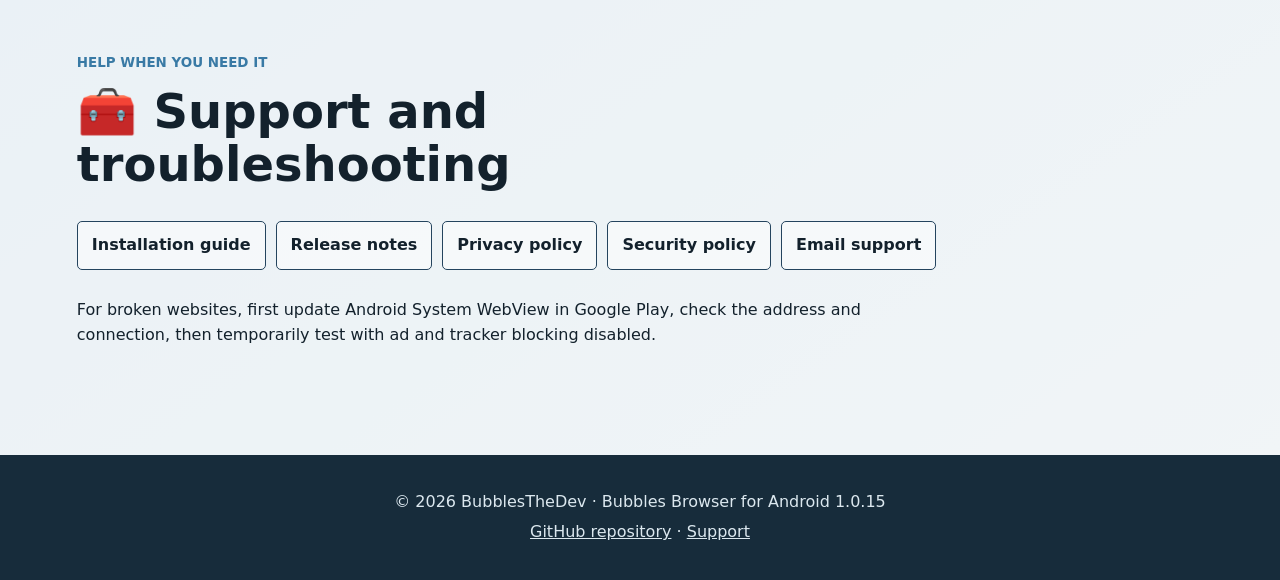
==== commit fec47f0c: "Release Bubbles Browser 1.0.15 build 48" ====
--- a/index.html
+++ b/index.html
@@ -26,11 +26,11 @@
       <img src="docs/screenshots/01-home.jpg" alt="Bubbles Browser home screen on Android">
       <div class="hero-shade" aria-hidden="true"></div>
       <div class="hero-content">
-        <p class="version">Android 10+ · Version 1.0.10 · Build 40 · AI-free</p>
+        <p class="version">Android 10+ · Version 1.0.15 · Build 48 · AI-free</p>
         <h1 id="hero-title">Bubbles Browser</h1>
         <p>A practical Android browser with privacy controls, profiles, downloads, streaming shortcuts, local music, and accessible settings.</p>
         <div class="hero-actions">
-          <a class="button primary" href="https://github.com/KernFerm/Bubbles-Browser-Android/releases/latest/download/Bubbles-Browser-Android-v1.0.10.apk">⬇️ Download APK</a>
+          <a class="button primary" href="https://github.com/KernFerm/Bubbles-Browser-Android/releases/latest/download/Bubbles-Browser-Android-v1.0.15.apk">⬇️ Download APK</a>
           <a class="button secondary" href="https://github.com/KernFerm/Bubbles-Browser-Android/releases">📦 View releases</a>
         </div>
         <p class="hero-note">Direct download from the official GitHub release. Google Play Protect can remain enabled.</p>
@@ -89,17 +89,17 @@
       </aside>
       <aside class="notice">
         <h3>New app installation</h3>
-        <p>Version 1.0.10 updates a compatible current installation. Install it over the existing app so Android retains local profiles and settings. Export important profile data before updating as an extra precaution.</p>
+        <p>Version 1.0.15 updates a compatible current installation. Install it over the existing app so Android retains local profiles and settings. Export important profile data before updating as an extra precaution.</p>
       </aside>
       <aside class="notice">
-        <h3>🔐 Verify version 1.0.10 build 40</h3>
+        <h3>🔐 Verify version 1.0.15 build 48</h3>
         <p>SHA-256</p>
-        <code id="apk-checksum">F6C6A31E7E657AC416C622725F0212DDFA8E1431409002869372BDED125B2645</code>
+        <code id="apk-checksum">51D3E083C3F4EE73797D3B95C2312E9E5B35DEFDFF00176FC51D03DD00C66C9D</code>
         <button class="copy-button" type="button" data-copy-target="apk-checksum">📋 Copy checksum</button>
         <span class="copy-status" role="status" aria-live="polite"></span>
         <p>Android may warn that GitHub delivered an app from outside Google Play. That is expected for a directly downloaded APK. Do not disable Play Protect.</p>
       </aside>
-      <a class="button primary standalone" href="https://github.com/KernFerm/Bubbles-Browser-Android/releases/latest/download/Bubbles-Browser-Android-v1.0.10.apk">⬇️ Download Bubbles Browser 1.0.10</a>
+      <a class="button primary standalone" href="https://github.com/KernFerm/Bubbles-Browser-Android/releases/latest/download/Bubbles-Browser-Android-v1.0.15.apk">⬇️ Download Bubbles Browser 1.0.15</a>
     </section>
 
     <section class="privacy" aria-labelledby="privacy-title">
@@ -128,7 +128,7 @@
   </main>
 
   <footer>
-    <p>© <span id="current-year">2026</span> BubblesTheDev · Bubbles Browser for Android 1.0.10</p>
+    <p>© <span id="current-year">2026</span> BubblesTheDev · Bubbles Browser for Android 1.0.15</p>
     <p><a href="https://github.com/KernFerm/Bubbles-Browser-Android">GitHub repository</a> · <a href="mailto:support.bubblesthedev.webbrowser@gmail.com">Support</a></p>
   </footer>
 </body>
